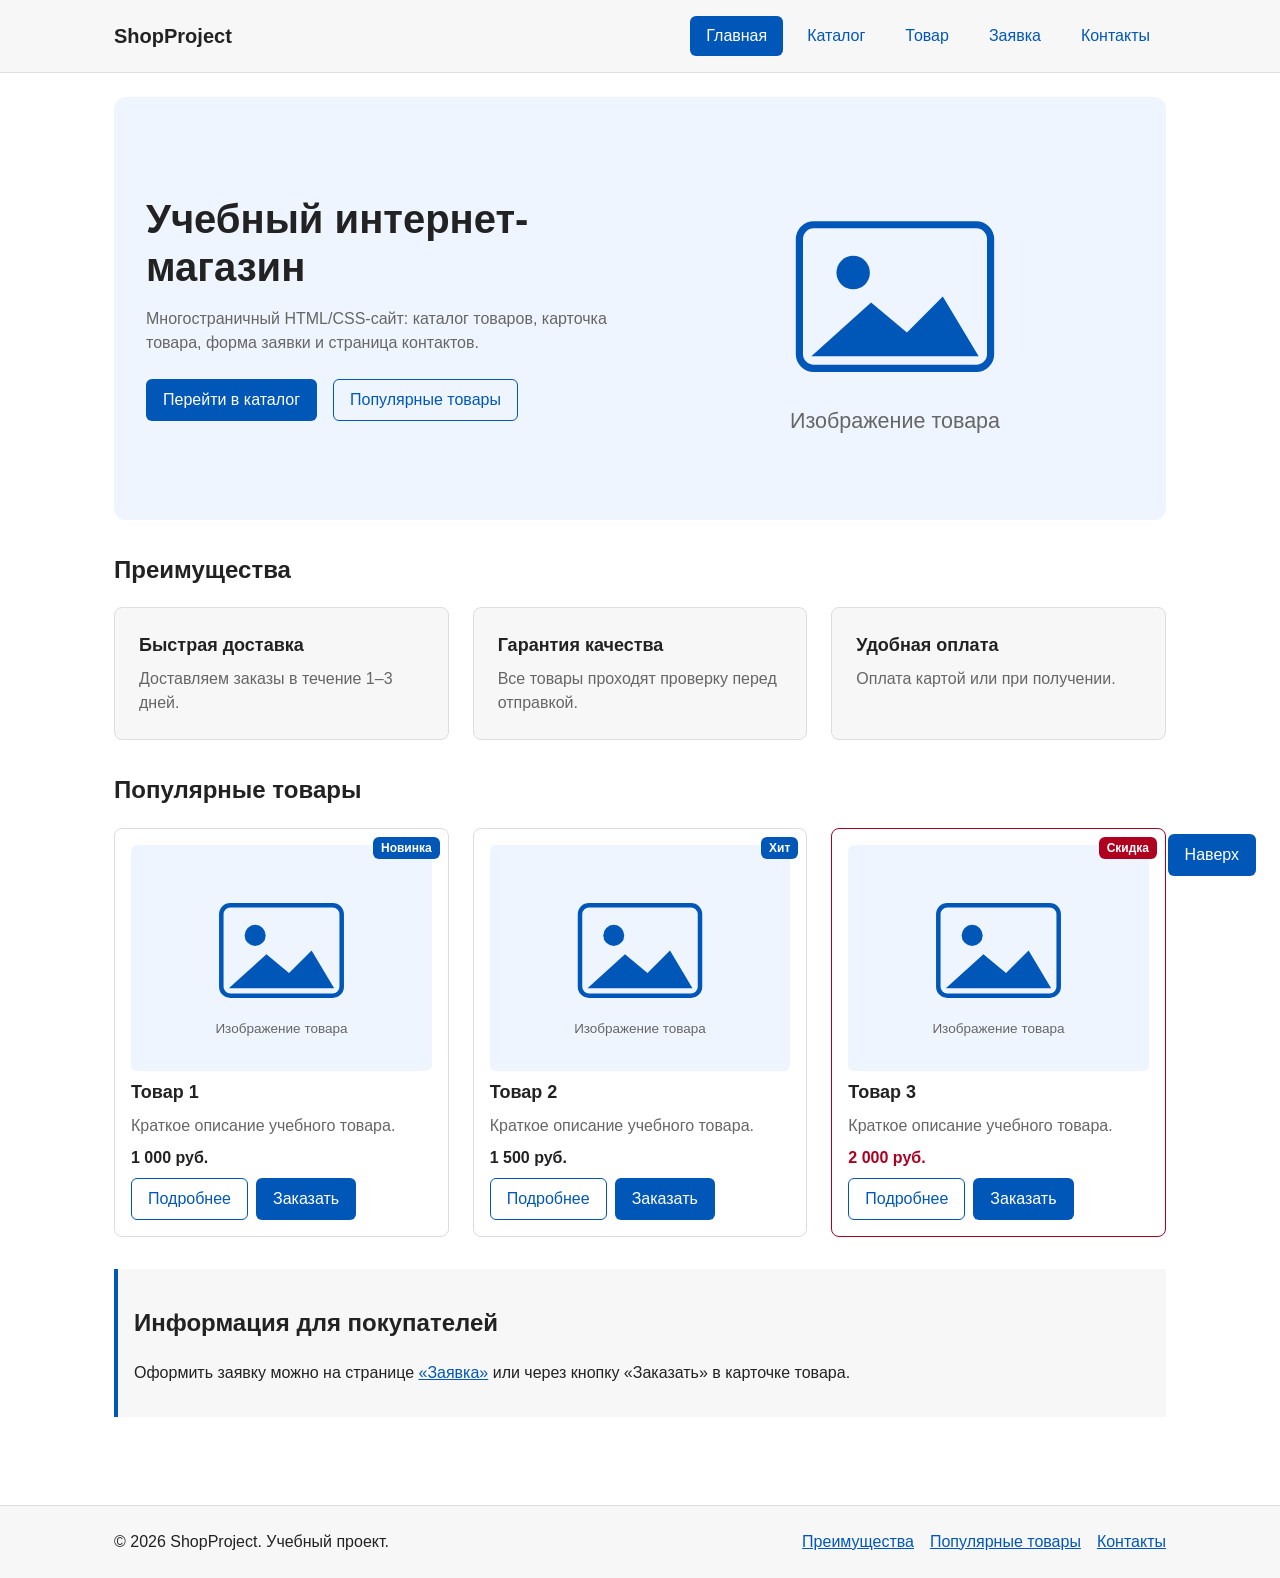
==== index.html @ 9f117d43 "Initial project from KR1" ====
<!DOCTYPE html>
<html lang="ru">
<head>
  <meta charset="UTF-8">
  <meta name="viewport" content="width=device-width, initial-scale=1.0">
  <title>Главная — ShopProject</title>
  <meta name="description" content="Учебный интернет-магазин: главная страница, преимущества и популярные товары.">
  <link rel="stylesheet" href="css/style.css">
  <script src="js/main.js" defer></script>
</head>
<body>
  <header class="site-header">
    <div class="site-header__inner">
      <a class="site-header__logo" href="index.html">ShopProject</a>

      <nav class="site-nav" aria-label="Основная навигация">
        <ul class="site-nav__list">
          <li class="site-nav__item">
            <a class="site-nav__link site-nav__link--active" href="index.html">Главная</a>
          </li>
          <li class="site-nav__item">
            <a class="site-nav__link" href="catalog.html">Каталог</a>
          </li>
          <li class="site-nav__item">
            <a class="site-nav__link" href="product.html">Товар</a>
          </li>
          <li class="site-nav__item">
            <a class="site-nav__link" href="order.html">Заявка</a>
          </li>
          <li class="site-nav__item">
            <a class="site-nav__link" href="contacts.html">Контакты</a>
          </li>
        </ul>
      </nav>
    </div>
  </header>

  <main id="top">
    <section class="hero">
      <div class="hero__content">
        <h1 class="hero__title">Учебный интернет-магазин</h1>
        <p class="hero__text">
          Многостраничный HTML/CSS-сайт: каталог товаров, карточка товара,
          форма заявки и страница контактов.
        </p>
        <div class="hero__actions">
          <a class="button button--primary" href="catalog.html">Перейти в каталог</a>
          <a class="button button--secondary" href="#popular">Популярные товары</a>
        </div>
      </div>
      <img class="hero__image" src="images/product-placeholder.svg" alt="Витрина учебного интернет-магазина" width="400" height="300">
    </section>

    <section class="section" id="advantages">
      <h2 class="section__title">Преимущества</h2>

      <ul class="advantages">
        <li class="advantages__item">
          <h3 class="advantages__title">Быстрая доставка</h3>
          <p class="advantages__text">Доставляем заказы в течение 1–3 дней.</p>
        </li>
        <li class="advantages__item">
          <h3 class="advantages__title">Гарантия качества</h3>
          <p class="advantages__text">Все товары проходят проверку перед отправкой.</p>
        </li>
        <li class="advantages__item">
          <h3 class="advantages__title">Удобная оплата</h3>
          <p class="advantages__text">Оплата картой или при получении.</p>
        </li>
      </ul>
    </section>

    <section class="section" id="popular">
      <h2 class="section__title">Популярные товары</h2>

      <div class="products-grid">
        <article class="product-card">
          <span class="product-card__badge">Новинка</span>
          <img class="product-card__image" src="images/product-placeholder.svg" alt="Учебный товар 1" width="400" height="300">
          <h3 class="product-card__title">Товар 1</h3>
          <p class="product-card__description">Краткое описание учебного товара.</p>
          <p class="product-card__price">1 000 руб.</p>
          <div class="product-card__actions">
            <a class="button button--secondary" href="product.html">Подробнее</a>
            <button class="button button--primary product-card__button" type="button" data-product="Товар 1">
              Заказать
            </button>
          </div>
        </article>

        <article class="product-card">
          <span class="product-card__badge">Хит</span>
          <img class="product-card__image" src="images/product-placeholder.svg" alt="Учебный товар 2" width="400" height="300">
          <h3 class="product-card__title">Товар 2</h3>
          <p class="product-card__description">Краткое описание учебного товара.</p>
          <p class="product-card__price">1 500 руб.</p>
          <div class="product-card__actions">
            <a class="button button--secondary" href="product.html">Подробнее</a>
            <button class="button button--primary product-card__button" type="button" data-product="Товар 2">
              Заказать
            </button>
          </div>
        </article>

        <article class="product-card product-card--discount">
          <span class="product-card__badge">Скидка</span>
          <img class="product-card__image" src="images/product-placeholder.svg" alt="Учебный товар 3" width="400" height="300">
          <h3 class="product-card__title">Товар 3</h3>
          <p class="product-card__description">Краткое описание учебного товара.</p>
          <p class="product-card__price">2 000 руб.</p>
          <div class="product-card__actions">
            <a class="button button--secondary" href="product.html">Подробнее</a>
            <button class="button button--primary product-card__button" type="button" data-product="Товар 3">
              Заказать
            </button>
          </div>
        </article>
      </div>
    </section>

    <aside class="aside-info">
      <h2>Информация для покупателей</h2>
      <p>
        Оформить заявку можно на странице <a href="order.html">«Заявка»</a>
        или через кнопку «Заказать» в карточке товара.
      </p>
    </aside>
  </main>

  <footer class="site-footer" id="contacts">
    <div class="site-footer__inner">
      <p class="site-footer__text">&copy; 2026 ShopProject. Учебный проект.</p>
      <nav class="site-footer__links" aria-label="Ссылки в подвале">
        <a href="index.html#advantages">Преимущества</a>
        <a href="index.html#popular">Популярные товары</a>
        <a href="contacts.html">Контакты</a>
      </nav>
    </div>
  </footer>

  <a class="button button--primary back-to-top" href="#top">Наверх</a>

  <dialog class="order-dialog" id="order-dialog" aria-labelledby="order-dialog-title">
    <h2 class="order-dialog__title" id="order-dialog-title">Быстрая заявка</h2>

    <form class="order-form" action="#" method="post">
      <input type="hidden" id="dialog-product" name="product">

      <div class="order-form__field">
        <label class="order-form__label" for="dialog-name">Имя</label>
        <input class="order-form__input" id="dialog-name" name="name" type="text" required>
      </div>

      <div class="order-form__field">
        <label class="order-form__label" for="dialog-email">E-mail</label>
        <input class="order-form__input" id="dialog-email" name="email" type="email" required>
      </div>

      <div class="order-form__actions">
        <button class="button button--primary" type="submit">Отправить заявку</button>
        <button class="button button--secondary" type="button" id="close-order-dialog">Закрыть</button>
      </div>
    </form>
  </dialog>
</body>
</html>
---- css/style.css ----
/* ===============================
   1. Переменные проекта
   =============================== */

:root {
  /* Цвета */
  --color-bg: #ffffff;
  --color-text: #222222;
  --color-muted: #666666;
  --color-primary: #0057b8;
  --color-primary-dark: #003f86;
  --color-border: #dddddd;
  --color-surface: #f7f7f7;
  --color-surface-accent: #eef5ff;
  --color-danger: #b00020;
  --color-success: #168a2f;
  --color-white: #ffffff;

  /* Отступы */
  --space-xs: 4px;
  --space-sm: 8px;
  --space-md: 16px;
  --space-lg: 24px;
  --space-xl: 32px;

  /* Скругления */
  --radius-sm: 6px;
  --radius-md: 8px;
  --radius-lg: 12px;

  /* Размеры */
  --container-width: 1100px;
}

/* ===============================
   2. Базовые стили
   =============================== */

* {
  box-sizing: border-box;
}

html {
  scroll-behavior: smooth;
}

body {
  margin: 0;
  font-family: Arial, sans-serif;
  line-height: 1.5;
  color: var(--color-text);
  background-color: var(--color-bg);
}

a {
  color: var(--color-primary);
}

a:hover {
  color: var(--color-primary-dark);
}

a:focus-visible {
  outline: 2px solid var(--color-primary);
  outline-offset: 3px;
}

main {
  max-width: var(--container-width);
  margin: 0 auto;
  padding: var(--space-lg);
}

:target {
  outline: 2px dashed var(--color-primary);
  outline-offset: 4px;
}

/* ===============================
   3. Шапка и навигация
   =============================== */

.site-header {
  position: sticky;
  top: 0;
  z-index: 100;
  background-color: var(--color-surface);
  border-bottom: 1px solid var(--color-border);
}

.site-header__inner {
  display: flex;
  justify-content: space-between;
  align-items: center;
  max-width: var(--container-width);
  margin: 0 auto;
  padding: var(--space-md) var(--space-lg);
}

.site-header__logo {
  font-size: 20px;
  font-weight: 700;
  color: var(--color-text);
  text-decoration: none;
}

.site-nav__list {
  display: flex;
  align-items: center;
  gap: var(--space-sm);
  margin: 0;
  padding: 0;
  list-style: none;
}

.site-nav__link {
  display: inline-block;
  padding: var(--space-sm) var(--space-md);
  color: var(--color-primary);
  text-decoration: none;
  border-radius: var(--radius-sm);
}

.site-nav__link:hover {
  color: var(--color-white);
  background-color: var(--color-primary);
}

.site-nav__link:focus-visible {
  outline: 2px solid var(--color-primary);
  outline-offset: 3px;
}

.site-nav__link--active {
  color: var(--color-white);
  background-color: var(--color-primary);
}

/* ===============================
   4. Хлебные крошки
   =============================== */

.breadcrumbs {
  margin-bottom: var(--space-md);
  font-size: 14px;
  color: var(--color-muted);
}

.breadcrumbs__link {
  color: var(--color-primary);
}

/* Разделитель «/» перед каждым пунктом, кроме первого.
   inline-block — чтобы подчёркивание ссылки не распространялось на «/». */
.breadcrumbs > * + *::before {
  content: "/";
  display: inline-block;
  margin: 0 6px;
  color: var(--color-muted);
}

/* ===============================
   5. Главная страница
   =============================== */

.hero {
  display: grid;
  grid-template-columns: 1fr 1fr;
  align-items: center;
  gap: var(--space-xl);
  margin-bottom: var(--space-xl);
  padding: var(--space-xl);
  background-color: var(--color-surface-accent);
  border-radius: var(--radius-lg);
}

.hero__title {
  margin: 0 0 var(--space-md);
  font-size: 40px;
  line-height: 1.2;
}

.hero__text {
  margin: 0 0 var(--space-lg);
  color: var(--color-muted);
}

.hero__actions {
  display: flex;
  gap: var(--space-md);
}

.hero__image {
  display: block;
  width: 100%;
  height: auto;
  border-radius: var(--radius-md);
}

.section {
  margin-bottom: var(--space-xl);
}

.section__title {
  margin-top: 0;
}

.advantages {
  display: grid;
  grid-template-columns: repeat(3, 1fr);
  gap: var(--space-lg);
  margin: 0;
  padding: 0;
  list-style: none;
}

.advantages__item {
  padding: var(--space-lg);
  border: 1px solid var(--color-border);
  border-radius: var(--radius-md);
  background-color: var(--color-surface);
}

.advantages__title {
  margin: 0 0 var(--space-sm);
  font-size: 18px;
}

.advantages__text {
  margin: 0;
  color: var(--color-muted);
}

.aside-info {
  margin-bottom: var(--space-xl);
  padding: var(--space-md);
  border-left: 4px solid var(--color-primary);
  background-color: var(--color-surface);
}

/* ===============================
   6. Карточки товаров
   =============================== */

.products-grid {
  display: grid;
  grid-template-columns: repeat(3, 1fr);
  gap: var(--space-lg);
}

.product-card {
  position: relative;
  display: flex;
  flex-direction: column;
  gap: var(--space-sm);
  padding: var(--space-md);
  border: 1px solid var(--color-border);
  border-radius: var(--radius-md);
  background-color: var(--color-bg);
}

.product-card:hover {
  border-color: var(--color-primary);
}

.product-card--discount {
  border-color: var(--color-danger);
}

.product-card__badge {
  position: absolute;
  top: var(--space-sm);
  right: var(--space-sm);
  z-index: 1;
  padding: 2px var(--space-sm);
  font-size: 12px;
  font-weight: 700;
  color: var(--color-white);
  background-color: var(--color-primary);
  border-radius: var(--radius-sm);
}

.product-card--discount .product-card__badge {
  background-color: var(--color-danger);
}

.product-card__image {
  display: block;
  width: 100%;
  height: auto;
  border-radius: var(--radius-sm);
}

.product-card__title {
  margin: 0;
  font-size: 18px;
}

.product-card__description {
  margin: 0;
  color: var(--color-muted);
}

.product-card__price {
  margin: 0;
  font-weight: 700;
}

.product-card--discount .product-card__price {
  color: var(--color-danger);
}

.product-card__actions {
  display: flex;
  gap: var(--space-sm);
  margin-top: auto;
}

/* ===============================
   7. Кнопки
   =============================== */

.button {
  display: inline-block;
  padding: var(--space-sm) var(--space-md);
  border: 1px solid transparent;
  border-radius: var(--radius-sm);
  font: inherit;
  text-decoration: none;
  cursor: pointer;
}

.button--primary {
  color: var(--color-white);
  background-color: var(--color-primary);
}

.button--primary:hover {
  color: var(--color-white);
  background-color: var(--color-primary-dark);
}

.button--secondary {
  color: var(--color-primary);
  background-color: transparent;
  border-color: var(--color-primary);
}

.button--secondary:hover {
  color: var(--color-white);
  background-color: var(--color-primary);
}

.button:focus-visible {
  outline: 2px solid var(--color-primary);
  outline-offset: 3px;
}

.button:disabled,
.button--disabled {
  opacity: 0.6;
  cursor: not-allowed;
}

/* ===============================
   8. Каталог
   =============================== */

.catalog-layout {
  display: grid;
  grid-template-columns: 260px 1fr;
  gap: var(--space-lg);
  align-items: start;
}

.catalog-filters {
  position: sticky;
  top: 100px;
  padding: var(--space-md);
  border: 1px solid var(--color-border);
  border-radius: var(--radius-md);
  background-color: var(--color-surface);
}

.catalog-filters__title {
  margin-top: 0;
}

.filters-form {
  display: grid;
  gap: var(--space-md);
}

.filters-form__group {
  margin: 0;
  padding: var(--space-md);
  border: 1px solid var(--color-border);
  border-radius: var(--radius-sm);
}

.filters-form__legend {
  font-weight: 700;
}

.filters-form__option {
  display: block;
  margin-bottom: var(--space-xs);
}

.filters-form__label {
  display: block;
  margin-top: var(--space-sm);
}

.filters-form__input {
  width: 100%;
  padding: 8px 10px;
  border: 1px solid var(--color-border);
  border-radius: var(--radius-sm);
  font: inherit;
}

/* ===============================
   9. Страница товара
   =============================== */

.product {
  display: grid;
  grid-template-columns: 1fr 1fr;
  gap: var(--space-xl);
  margin-bottom: var(--space-xl);
}

.product__image {
  display: block;
  width: 100%;
  height: auto;
  border: 1px solid var(--color-border);
  border-radius: var(--radius-md);
}

.product__title {
  margin-top: 0;
}

.product__description {
  color: var(--color-muted);
}

.product__price {
  font-size: 28px;
  font-weight: 700;
}

.product__actions {
  display: flex;
  gap: var(--space-md);
}

.product-table {
  width: 100%;
  border-collapse: collapse;
}

.product-table__caption {
  margin-bottom: var(--space-sm);
  font-weight: 700;
  text-align: left;
}

.product-table th,
.product-table td {
  padding: 12px;
  border: 1px solid var(--color-border);
  text-align: left;
}

.product-table thead th {
  color: var(--color-white);
  background-color: var(--color-primary);
}

.product-table tbody tr:nth-child(even) {
  background-color: var(--color-surface);
}

/* ===============================
   10. Формы
   =============================== */

.order-form {
  display: grid;
  grid-template-columns: 1fr 1fr;
  gap: var(--space-md);
  padding: var(--space-lg);
  border: 1px solid var(--color-border);
  border-radius: var(--radius-md);
  background-color: var(--color-surface);
}

.order-form__field {
  display: grid;
  gap: var(--space-xs);
}

.order-form__field--wide {
  grid-column: 1 / -1;
}

.order-form__label {
  font-weight: 700;
}

.order-form__input,
.order-form__select,
.order-form__textarea {
  width: 100%;
  padding: 10px 12px;
  border: 1px solid var(--color-border);
  border-radius: var(--radius-sm);
  font: inherit;
  background-color: var(--color-white);
}

.order-form__textarea {
  min-height: 120px;
  resize: vertical;
}

.order-form__input:hover,
.order-form__select:hover,
.order-form__textarea:hover {
  border-color: var(--color-primary);
}

.order-form__input:focus-visible,
.order-form__select:focus-visible,
.order-form__textarea:focus-visible,
.order-form__checkbox:focus-visible {
  outline: 2px solid var(--color-primary);
  outline-offset: 3px;
}

.order-form__check {
  display: flex;
  align-items: center;
  gap: var(--space-sm);
}

.order-form__note {
  margin: 0;
  font-size: 14px;
  color: var(--color-muted);
}

.order-form__actions {
  display: flex;
  gap: var(--space-md);
}

/* ===============================
   11. Контакты
   =============================== */

.contacts {
  display: grid;
  grid-template-columns: 1fr 1fr;
  gap: var(--space-xl);
  align-items: start;
}

.contacts__list {
  margin: 0;
  padding: var(--space-lg);
  list-style: none;
  border: 1px solid var(--color-border);
  border-radius: var(--radius-md);
}

.contacts__item {
  padding: var(--space-sm) 0;
  border-bottom: 1px solid var(--color-border);
}

.contacts__item:last-child {
  border-bottom: none;
}

/* ===============================
   12. Модальное окно
   =============================== */

.order-dialog {
  width: 560px;
  padding: var(--space-lg);
  border: none;
  border-radius: var(--radius-lg);
}

.order-dialog::backdrop {
  background-color: rgba(0, 0, 0, 0.5);
}

.order-dialog__title {
  margin-top: 0;
}

.order-dialog .order-form {
  grid-template-columns: 1fr;
  padding: 0;
  border: none;
  background-color: transparent;
}

/* ===============================
   13. Подвал и кнопка «Наверх»
   =============================== */

.site-footer {
  margin-top: var(--space-xl);
  background-color: var(--color-surface);
  border-top: 1px solid var(--color-border);
}

.site-footer__inner {
  display: flex;
  justify-content: space-between;
  align-items: center;
  max-width: var(--container-width);
  margin: 0 auto;
  padding: var(--space-lg);
}

.site-footer__text {
  margin: 0;
}

.site-footer__links {
  display: flex;
  gap: var(--space-md);
}

.back-to-top {
  position: fixed;
  right: var(--space-lg);
  bottom: var(--space-lg);
  z-index: 90;
}
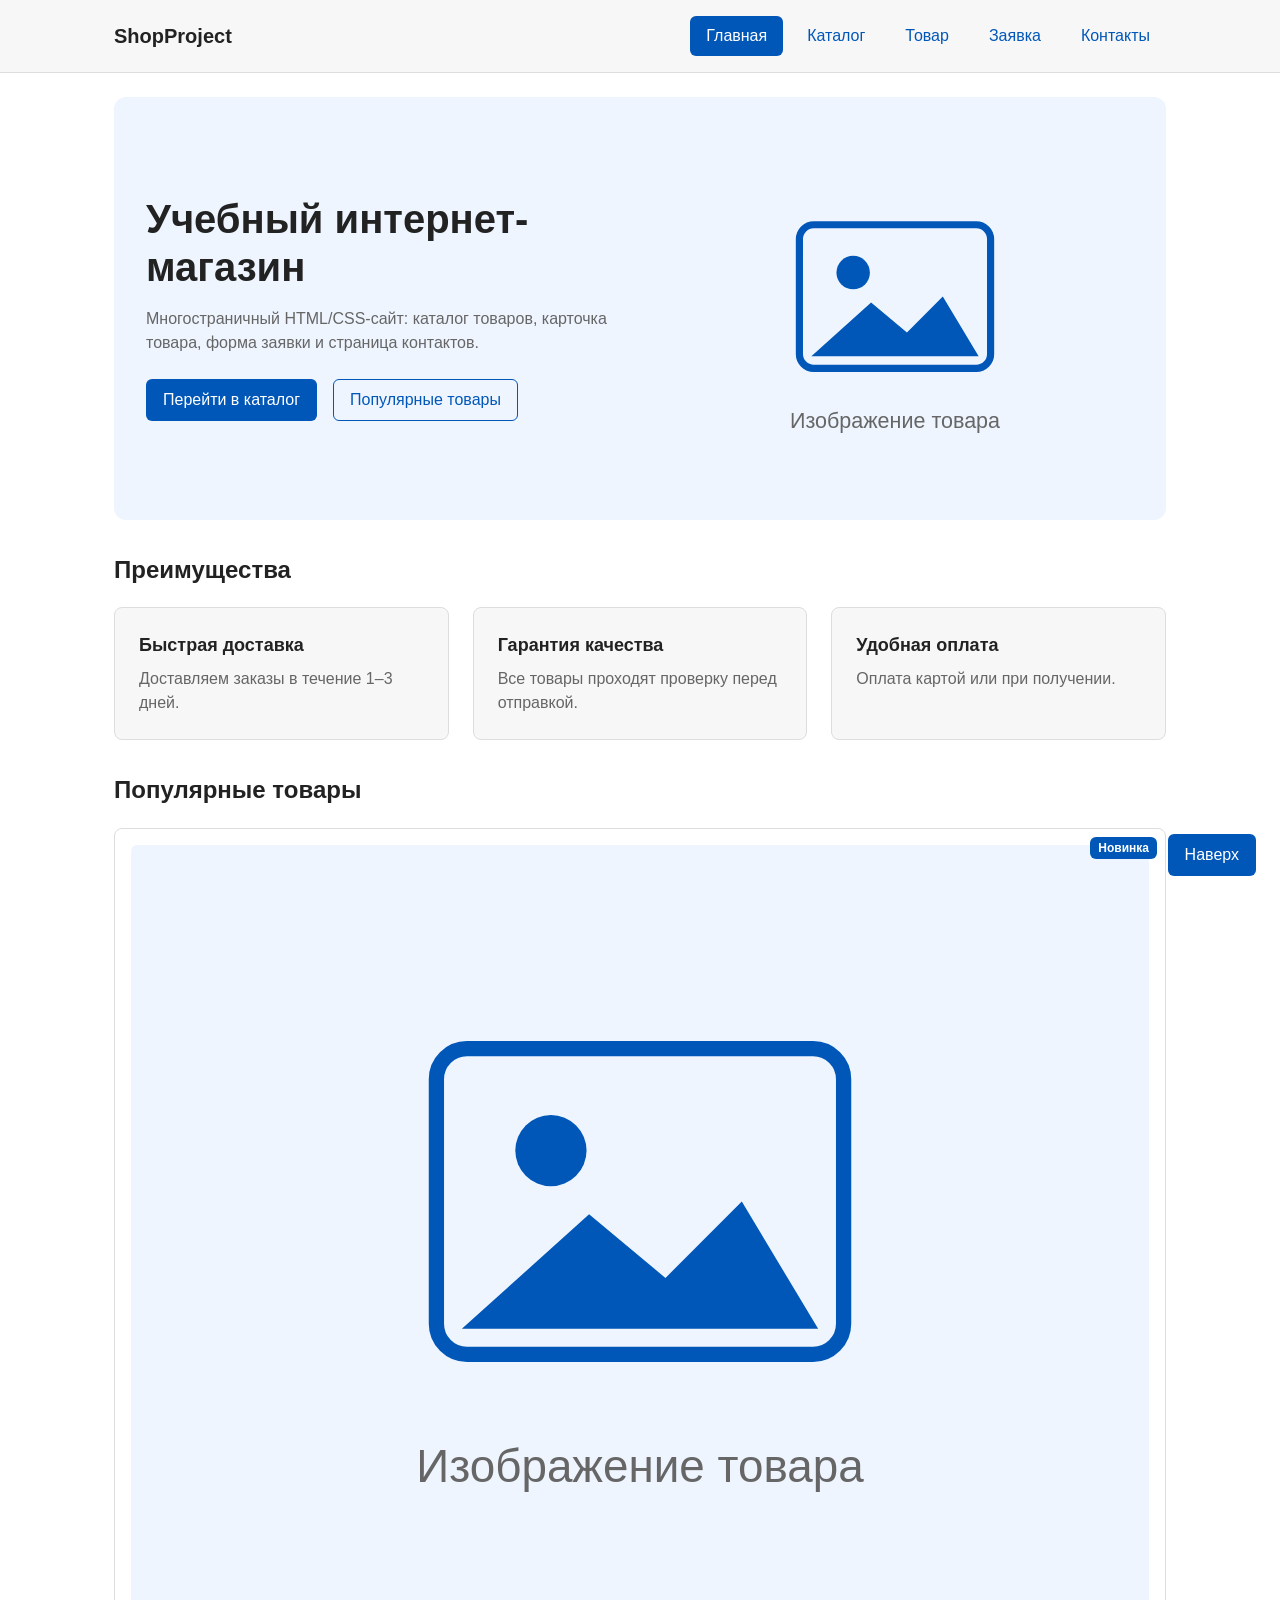
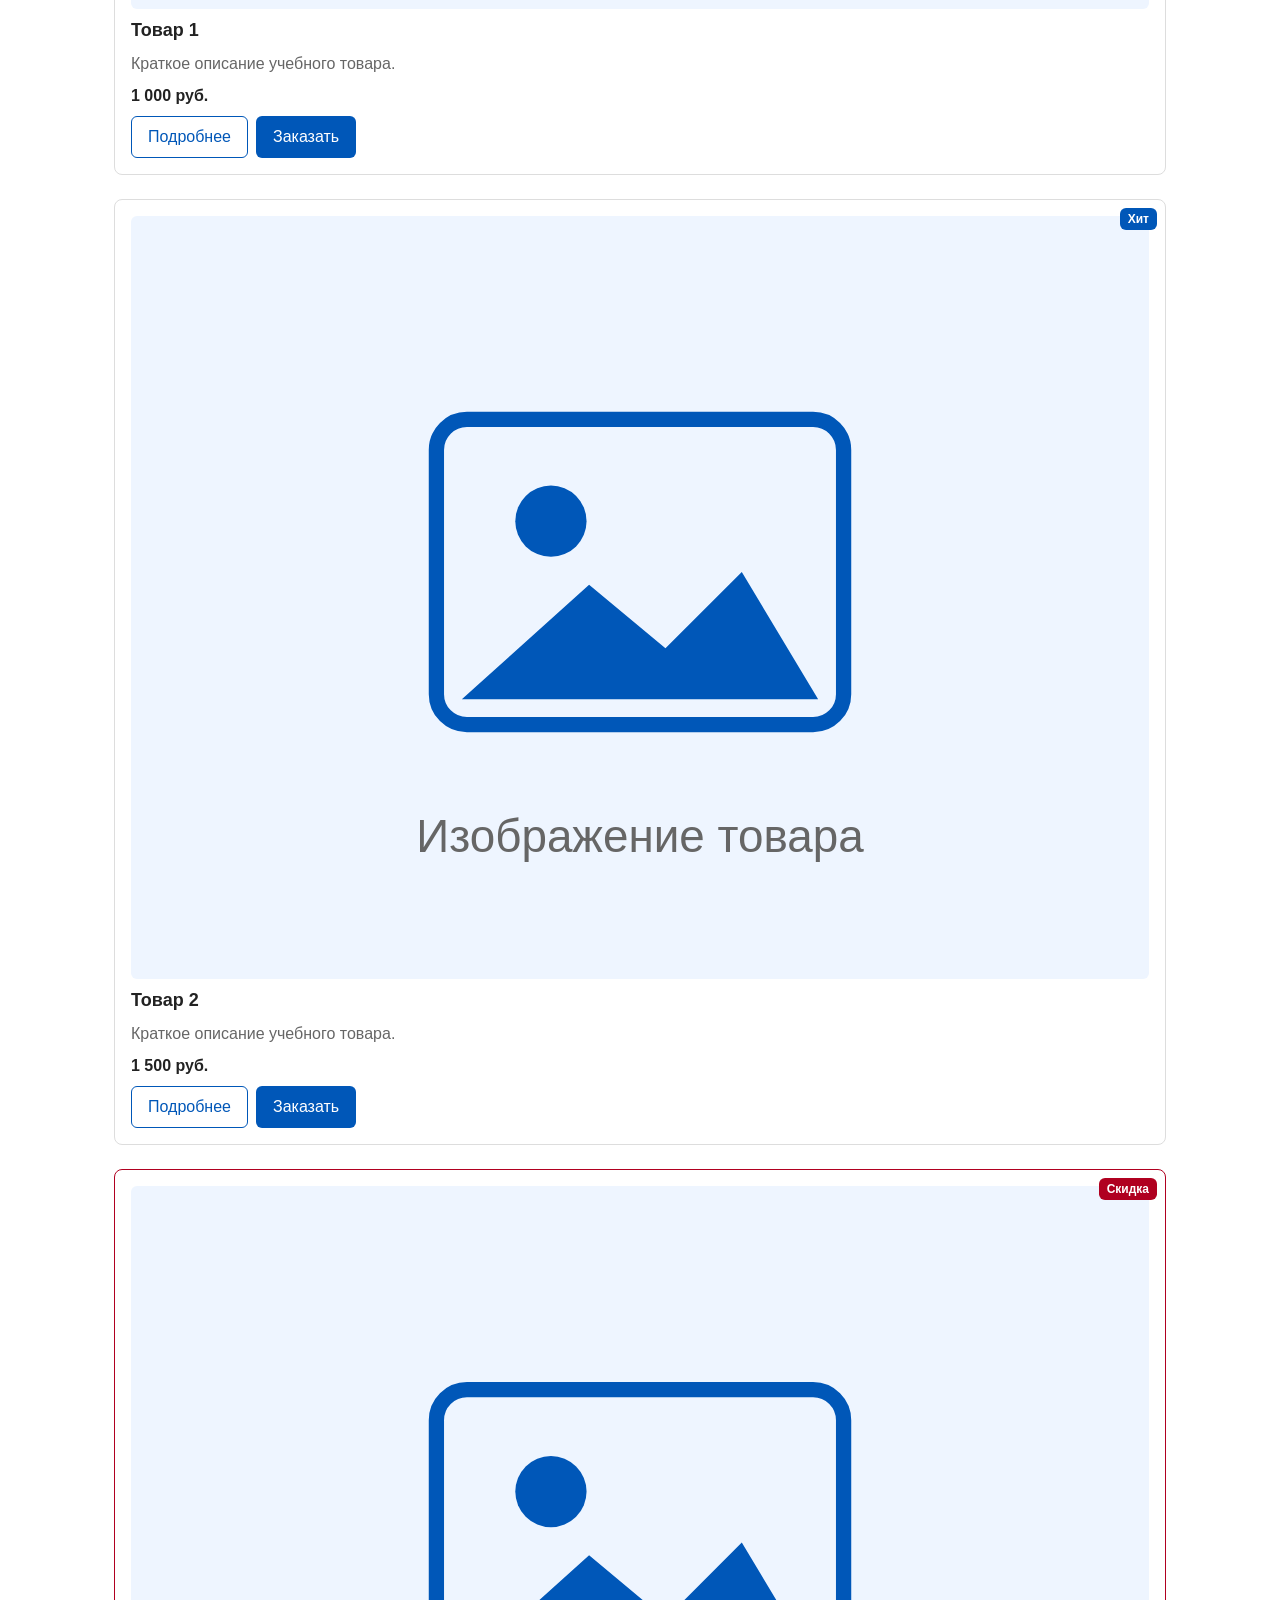
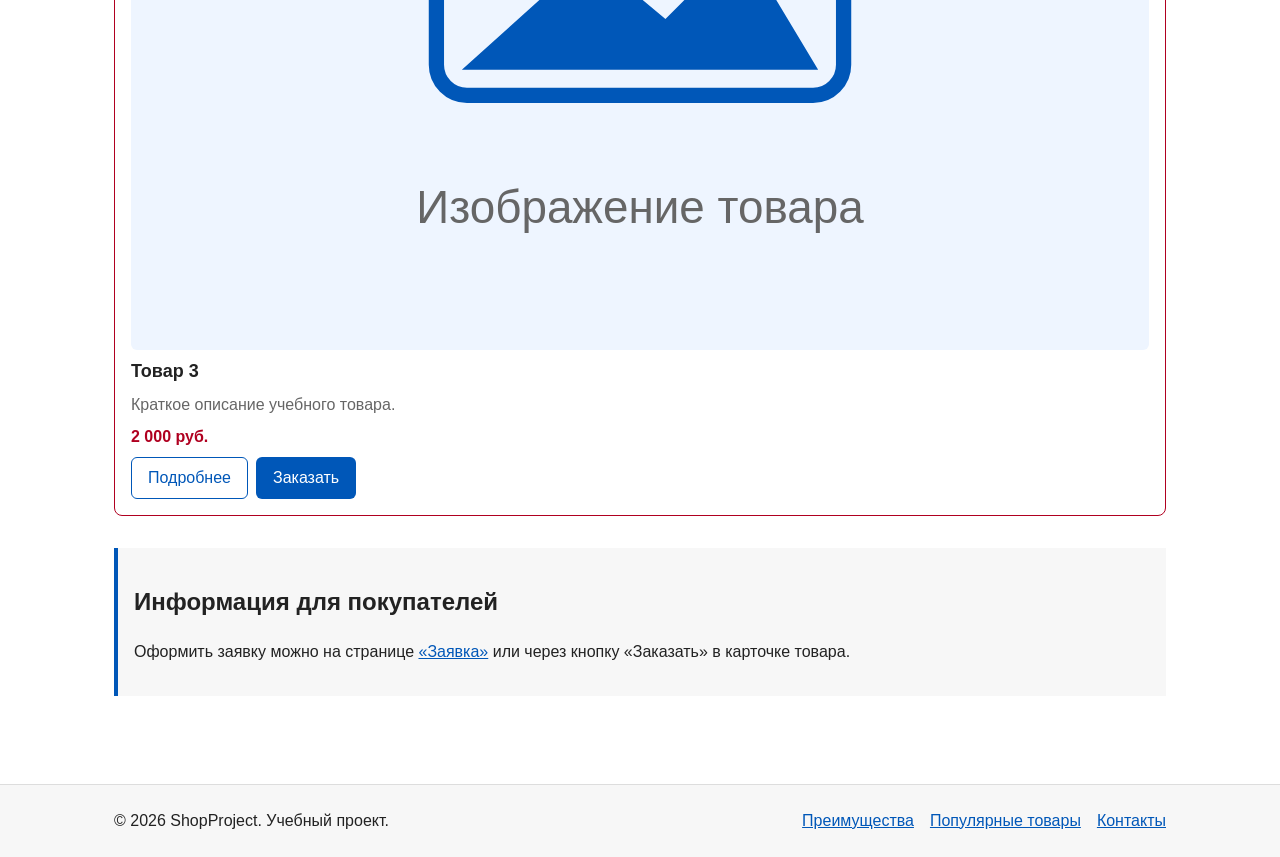
==== commit 278080b3: "Add responsive.css and container paddings" ====
--- a/index.html
+++ b/index.html
@@ -6,6 +6,7 @@
   <title>Главная — ShopProject</title>
   <meta name="description" content="Учебный интернет-магазин: главная страница, преимущества и популярные товары.">
   <link rel="stylesheet" href="css/style.css">
+  <link rel="stylesheet" href="css/responsive.css">
   <script src="js/main.js" defer></script>
 </head>
 <body>
--- a/css/style.css
+++ b/css/style.css
@@ -244,7 +244,6 @@
 
 .products-grid {
   display: grid;
-  grid-template-columns: repeat(3, 1fr);
   gap: var(--space-lg);
 }
 
@@ -368,7 +367,6 @@
 
 .catalog-layout {
   display: grid;
-  grid-template-columns: 260px 1fr;
   gap: var(--space-lg);
   align-items: start;
 }
--- a/css/responsive.css
+++ b/css/responsive.css
@@ -0,0 +1,27 @@
+*,
+*::before,
+*::after {
+    box-sizing: border-box;
+}
+
+img,
+video {
+    max-width: 100%;
+    height: auto;
+}
+
+main,
+.site-header__inner,
+.site-footer__inner {
+    padding-left: 16px;
+    padding-right: 16px;
+}
+
+@media (min-width: 768px) {
+    main,
+    .site-header__inner,
+    .site-footer__inner {
+        padding-left: 24px;
+        padding-right: 24px;
+    }
+}
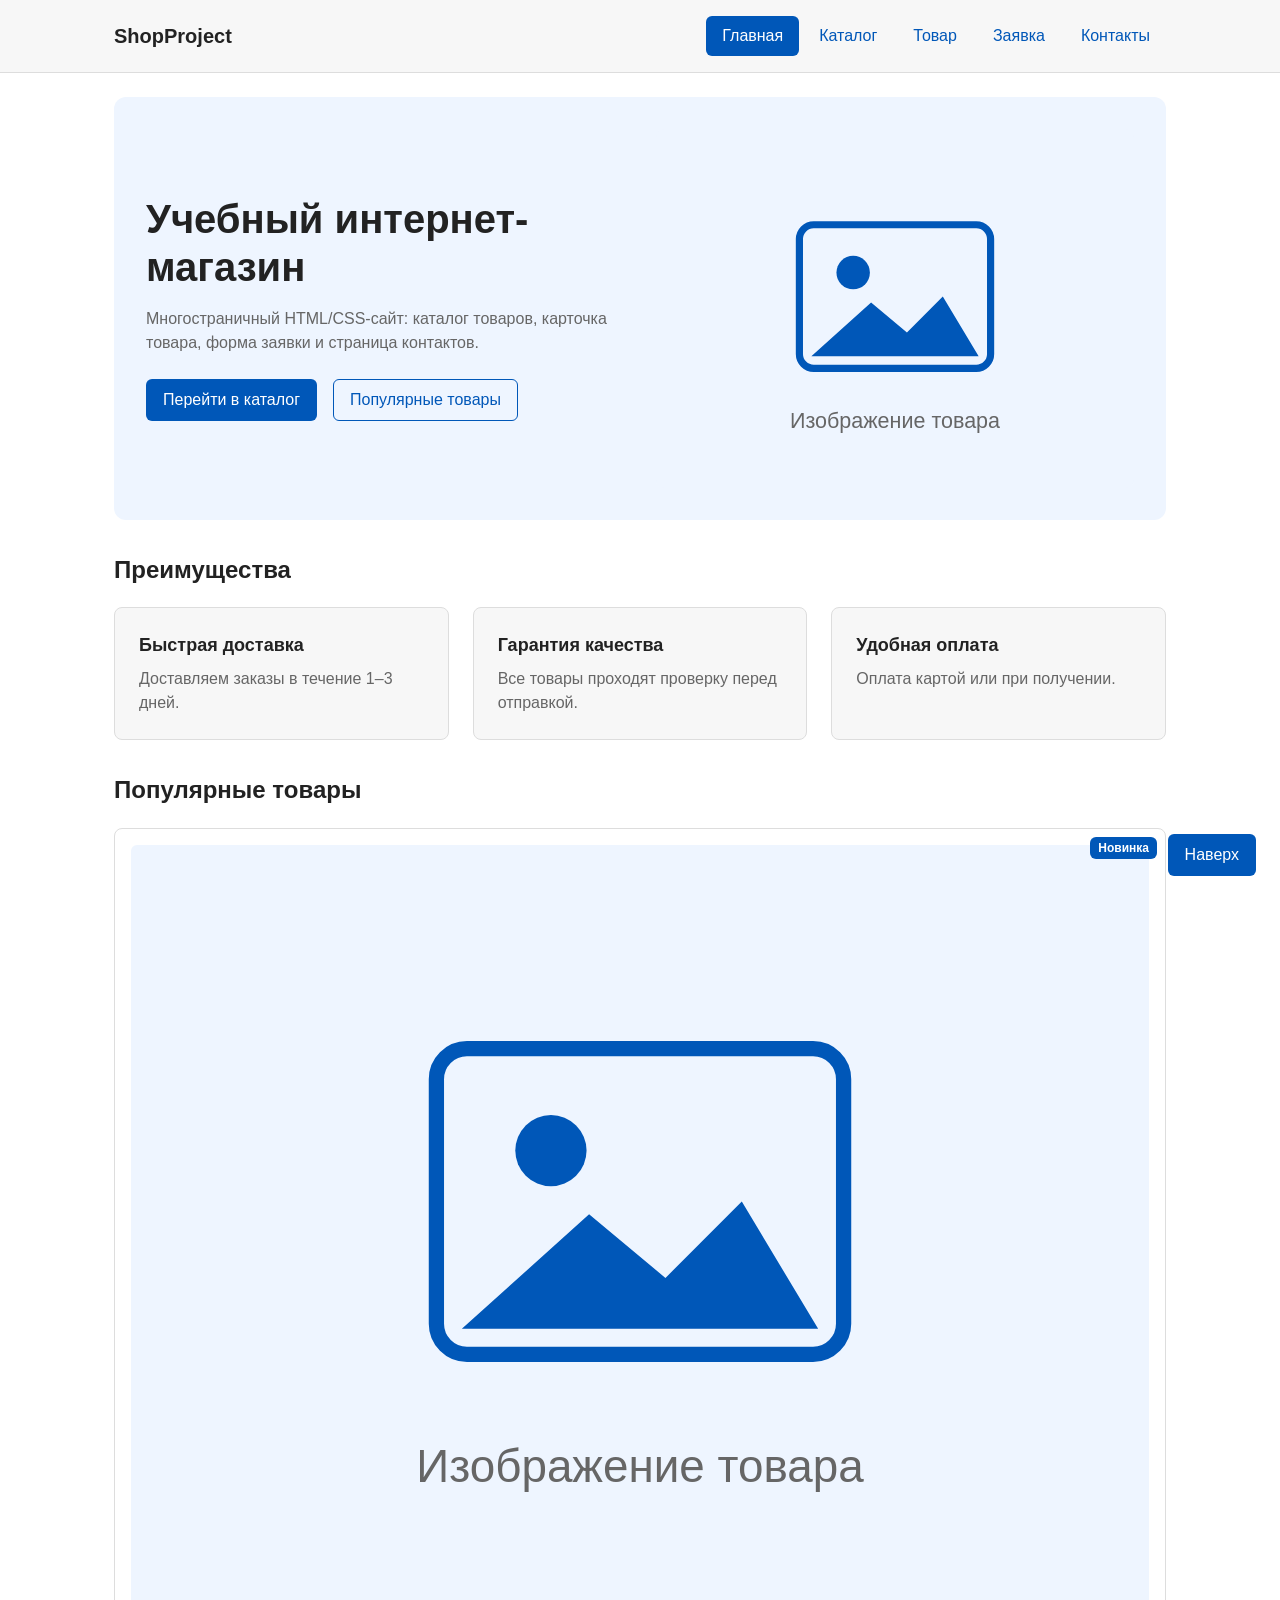
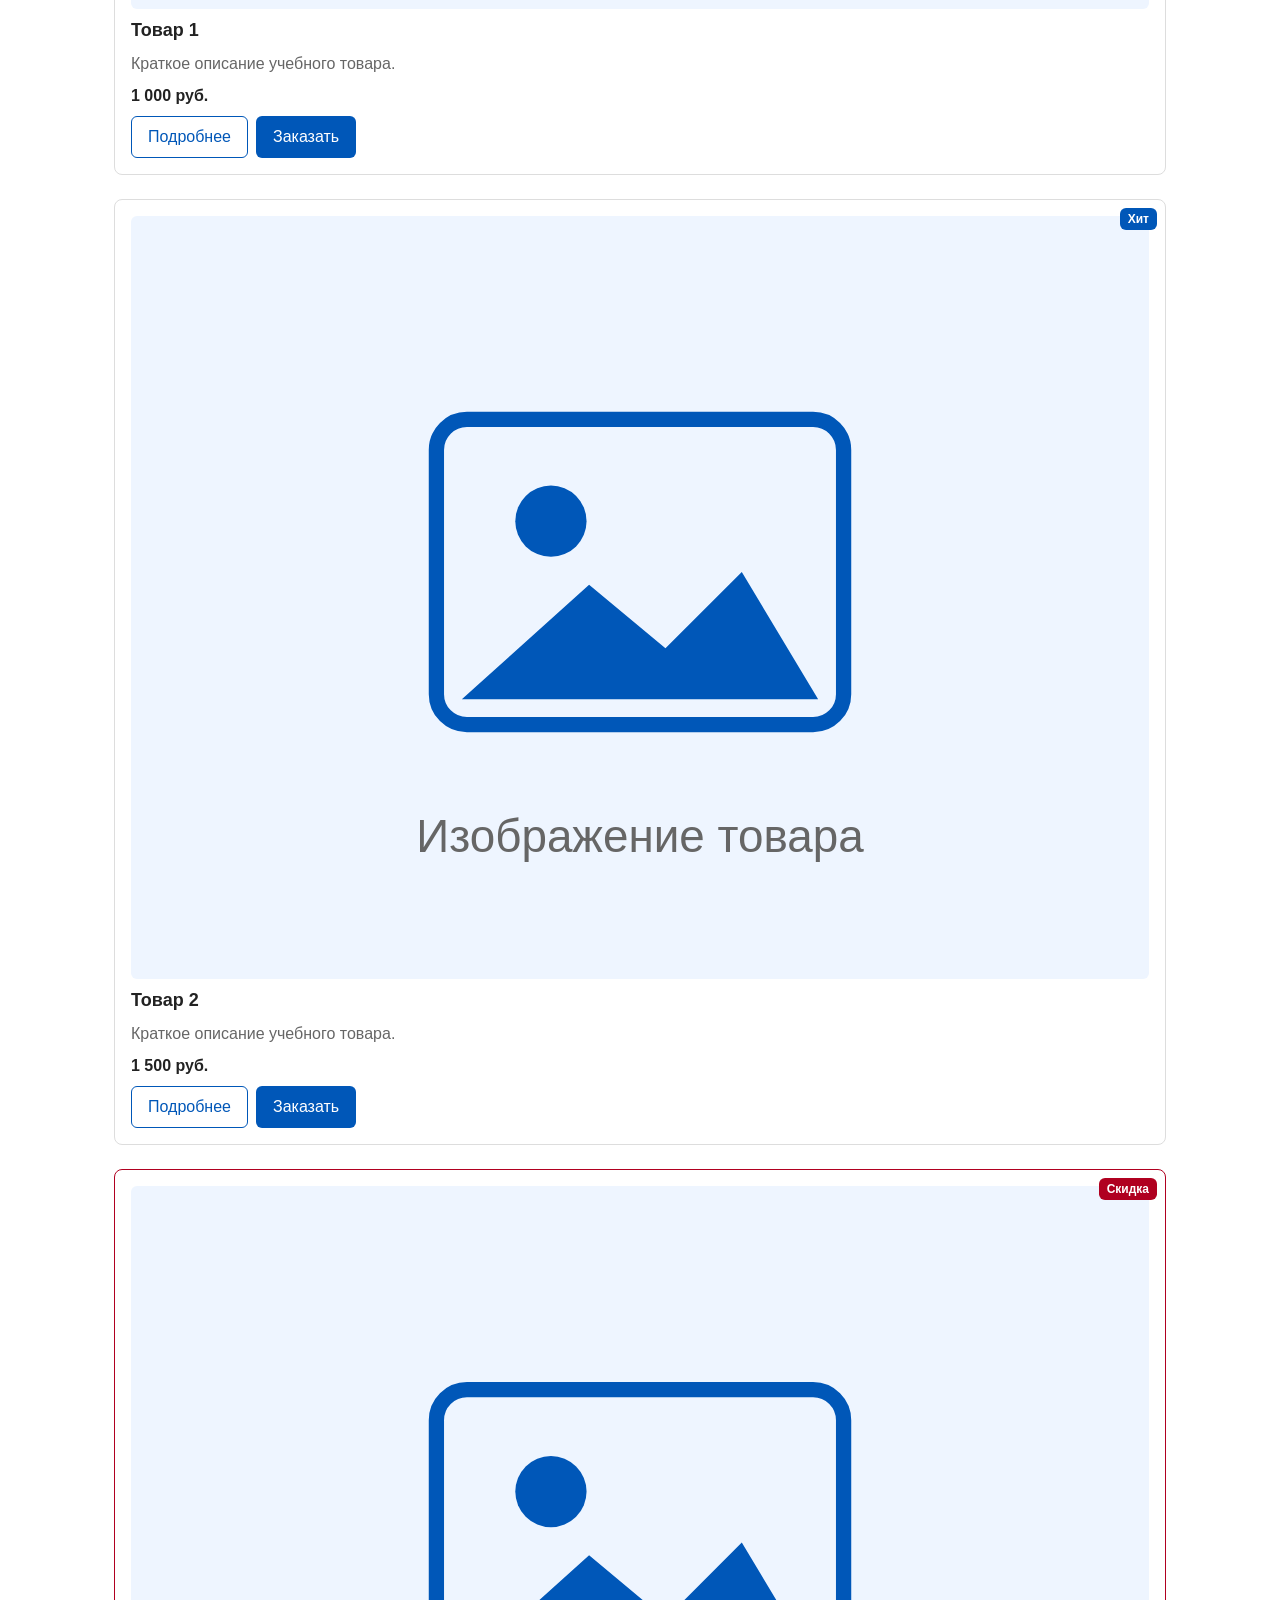
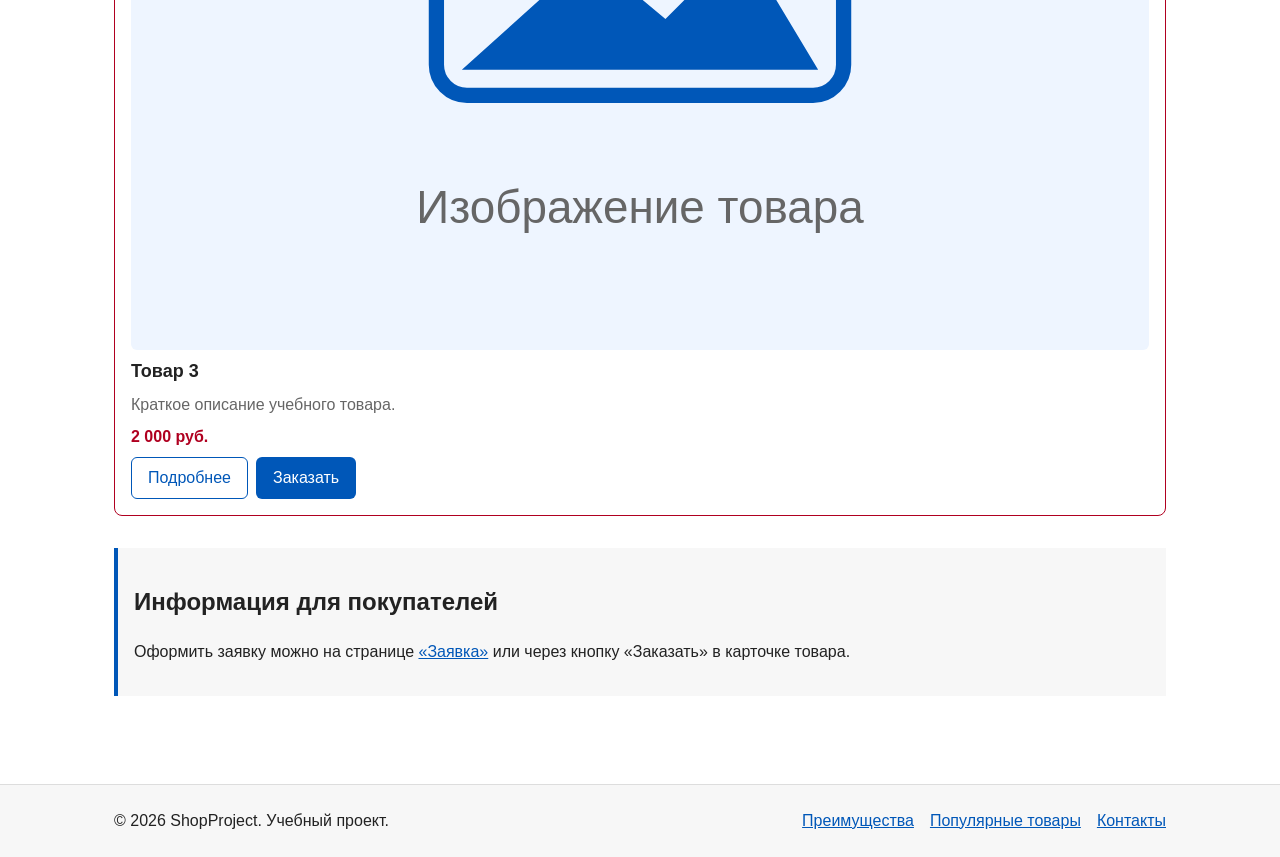
==== commit 57a092c0: "Add burger menu" ====
--- a/index.html
+++ b/index.html
@@ -1,5 +1,6 @@
 <!DOCTYPE html>
 <html lang="ru">
+
 <head>
   <meta charset="UTF-8">
   <meta name="viewport" content="width=device-width, initial-scale=1.0">
@@ -9,13 +10,21 @@
   <link rel="stylesheet" href="css/responsive.css">
   <script src="js/main.js" defer></script>
 </head>
+
 <body>
   <header class="site-header">
     <div class="site-header__inner">
       <a class="site-header__logo" href="index.html">ShopProject</a>
 
+      <button class="nav-toggle" type="button" aria-expanded="false" aria-controls="site-nav-list"
+        aria-label="Открыть меню">
+        <span class="nav-toggle__line" aria-hidden="true"></span>
+        <span class="nav-toggle__line" aria-hidden="true"></span>
+        <span class="nav-toggle__line" aria-hidden="true"></span>
+      </button>
+
       <nav class="site-nav" aria-label="Основная навигация">
-        <ul class="site-nav__list">
+        <ul class="site-nav__list" id="site-nav-list">
           <li class="site-nav__item">
             <a class="site-nav__link site-nav__link--active" href="index.html">Главная</a>
           </li>
@@ -49,7 +58,8 @@
           <a class="button button--secondary" href="#popular">Популярные товары</a>
         </div>
       </div>
-      <img class="hero__image" src="images/product-placeholder.svg" alt="Витрина учебного интернет-магазина" width="400" height="300">
+      <img class="hero__image" src="images/product-placeholder.svg" alt="Витрина учебного интернет-магазина" width="400"
+        height="300">
     </section>
 
     <section class="section" id="advantages">
@@ -77,7 +87,8 @@
       <div class="products-grid">
         <article class="product-card">
           <span class="product-card__badge">Новинка</span>
-          <img class="product-card__image" src="images/product-placeholder.svg" alt="Учебный товар 1" width="400" height="300">
+          <img class="product-card__image" src="images/product-placeholder.svg" alt="Учебный товар 1" width="400"
+            height="300">
           <h3 class="product-card__title">Товар 1</h3>
           <p class="product-card__description">Краткое описание учебного товара.</p>
           <p class="product-card__price">1 000 руб.</p>
@@ -91,7 +102,8 @@
 
         <article class="product-card">
           <span class="product-card__badge">Хит</span>
-          <img class="product-card__image" src="images/product-placeholder.svg" alt="Учебный товар 2" width="400" height="300">
+          <img class="product-card__image" src="images/product-placeholder.svg" alt="Учебный товар 2" width="400"
+            height="300">
           <h3 class="product-card__title">Товар 2</h3>
           <p class="product-card__description">Краткое описание учебного товара.</p>
           <p class="product-card__price">1 500 руб.</p>
@@ -105,7 +117,8 @@
 
         <article class="product-card product-card--discount">
           <span class="product-card__badge">Скидка</span>
-          <img class="product-card__image" src="images/product-placeholder.svg" alt="Учебный товар 3" width="400" height="300">
+          <img class="product-card__image" src="images/product-placeholder.svg" alt="Учебный товар 3" width="400"
+            height="300">
           <h3 class="product-card__title">Товар 3</h3>
           <p class="product-card__description">Краткое описание учебного товара.</p>
           <p class="product-card__price">2 000 руб.</p>
@@ -164,4 +177,5 @@
     </form>
   </dialog>
 </body>
-</html>
+
+</html>
--- a/css/responsive.css
+++ b/css/responsive.css
@@ -1,3 +1,4 @@
+/* Mobile First, min-width */
 *,
 *::before,
 *::after {
@@ -17,6 +18,69 @@
     padding-right: 16px;
 }
 
+/* Навигация: мобильная версия */
+.site-header__inner {
+    flex-direction: row;
+    flex-wrap: wrap;
+    justify-content: space-between;
+    align-items: center;
+    gap: 8px;
+}
+
+.site-nav {
+    flex-basis: 100%;
+}
+
+.site-nav__list {
+    display: none;
+    flex-direction: column;
+    align-items: stretch;
+    gap: 4px;
+}
+
+.site-nav__list.is-open {
+    display: flex;
+}
+
+.nav-toggle {
+    display: flex;
+    flex-direction: column;
+    justify-content: center;
+    gap: 5px;
+    width: 44px;
+    height: 44px;
+    padding: 10px;
+    border: 1px solid var(--color-border);
+    border-radius: var(--radius-sm);
+    background-color: transparent;
+    cursor: pointer;
+}
+
+.nav-toggle__line {
+    display: block;
+    height: 2px;
+    background-color: var(--color-text);
+    border-radius: 2px;
+    transition: transform 0.2s;
+}
+
+.nav-toggle:focus-visible {
+    outline: 2px solid var(--color-primary);
+    outline-offset: 3px;
+}
+
+.nav-toggle[aria-expanded="true"] .nav-toggle__line:nth-child(1) {
+    transform: translateY(7px) rotate(45deg);
+}
+
+.nav-toggle[aria-expanded="true"] .nav-toggle__line:nth-child(2) {
+    opacity: 0;
+}
+
+.nav-toggle[aria-expanded="true"] .nav-toggle__line:nth-child(3) {
+    transform: translateY(-7px) rotate(-45deg);
+}
+
 @media (min-width: 768px) {
     main,
     .site-header__inner,
@@ -24,4 +88,37 @@
         padding-left: 24px;
         padding-right: 24px;
     }
+
+    .site-header__inner {
+        flex-direction: row;
+        align-items: center;
+    }
+
+    .site-nav__list {
+        flex-direction: row;
+        flex-wrap: wrap;
+        align-items: center;
+    }
+
+    .site-nav__link {
+        display: inline-block;
+        padding: 8px 16px;
+    }
+
+    .site-header {
+        position: sticky;
+        top: 0;
+    }
+
+        .nav-toggle {
+        display: none;
+    }
+
+    .site-nav {
+        flex-basis: auto;
+    }
+
+    .site-nav__list {
+        display: flex;
+    }
 }
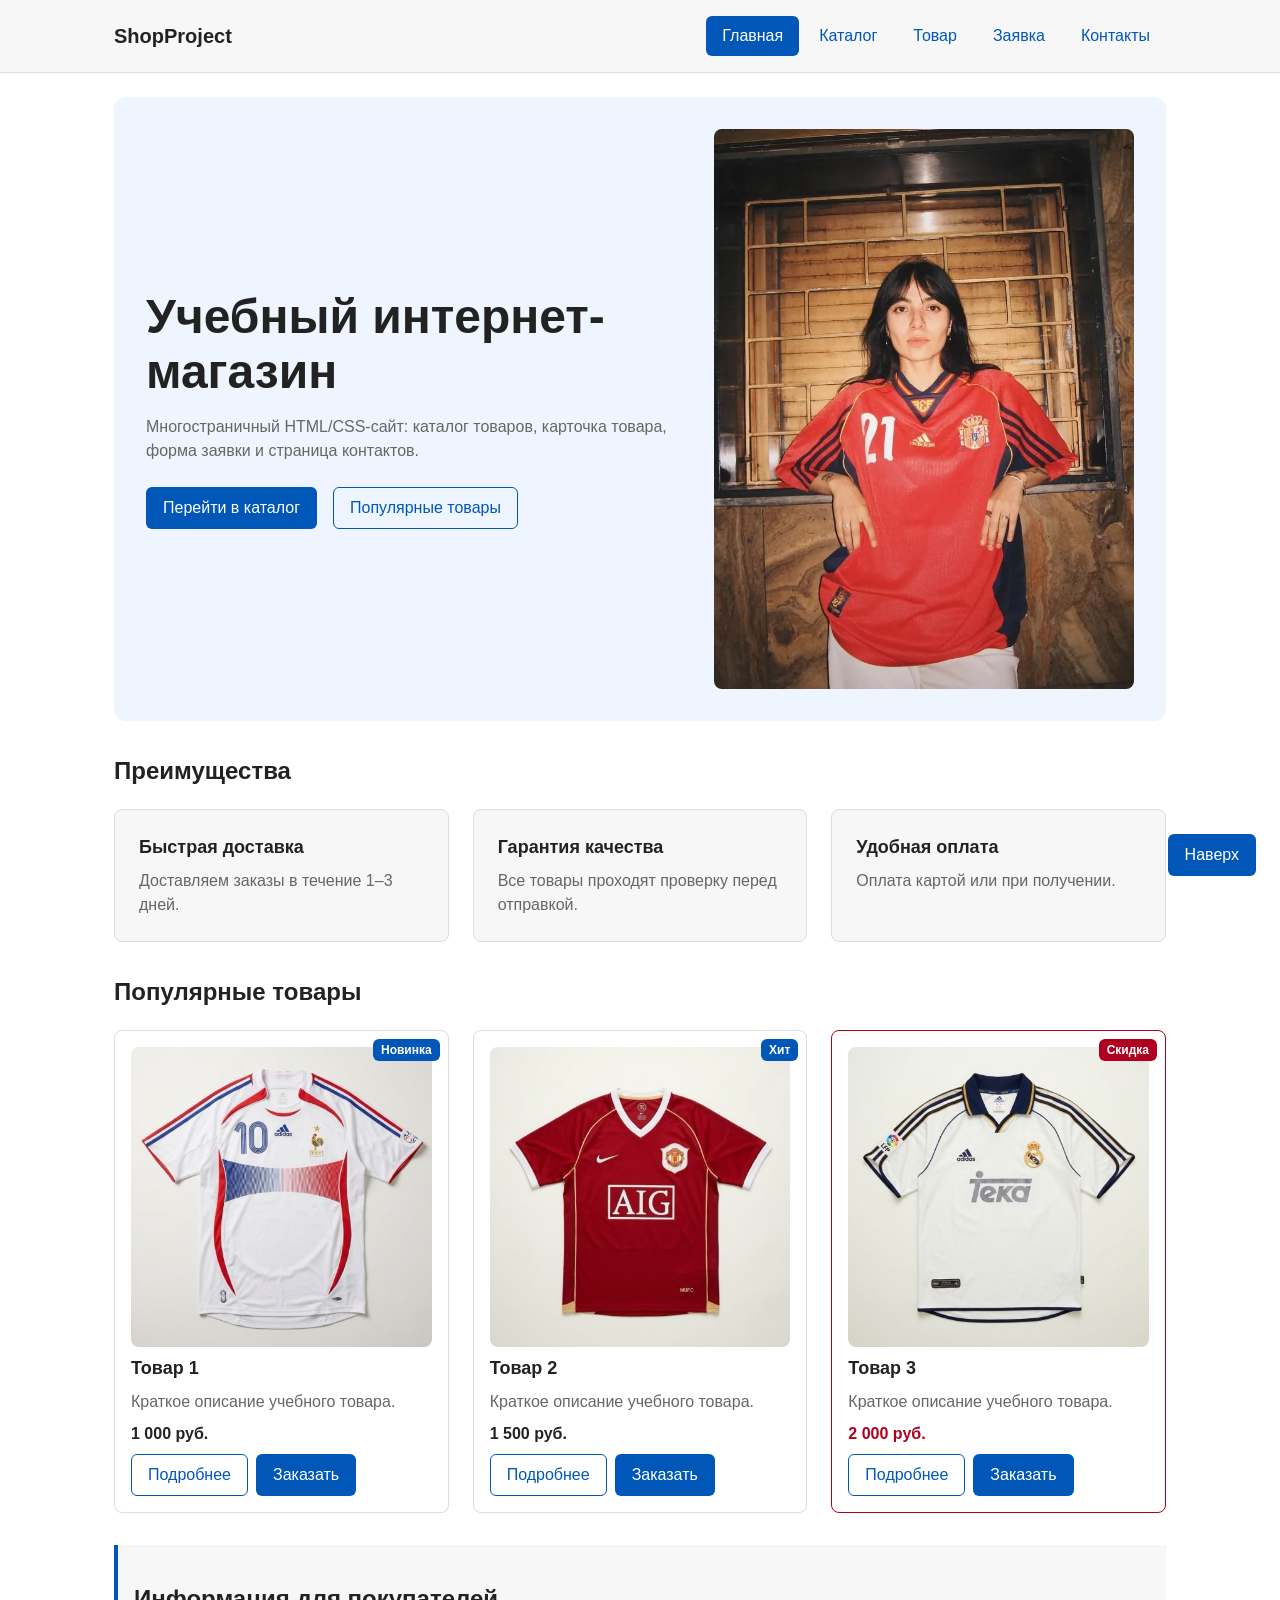
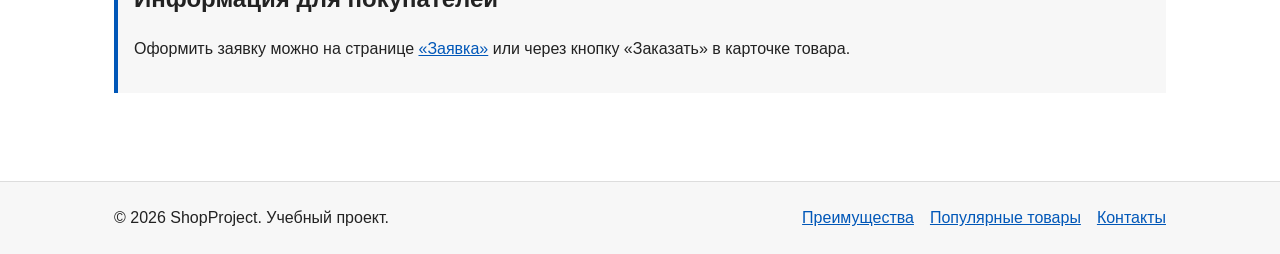
==== commit e7a3294a: "Add responsive images: srcset, picture and WebP" ====
--- a/index.html
+++ b/index.html
@@ -58,8 +58,20 @@
           <a class="button button--secondary" href="#popular">Популярные товары</a>
         </div>
       </div>
-      <img class="hero__image" src="images/product-placeholder.svg" alt="Витрина учебного интернет-магазина" width="400"
-        height="300">
+      <picture>
+        <source media="(min-width: 900px)" type="image/webp" srcset="images/hero/hero-1-desktop.webp" width="736" height="981">
+        <source media="(min-width: 900px)" srcset="images/hero/hero-1-desktop.jpg" width="736" height="981">
+        <source media="(min-width: 640px)" type="image/webp" srcset="images/hero/hero-1-tablet.webp" width="736" height="552">
+        <source media="(min-width: 640px)" srcset="images/hero/hero-1-tablet.jpg" width="736" height="552">
+        <source type="image/webp" srcset="images/hero/hero-1-mobile.webp" width="640" height="640">
+        <img
+          class="hero__image"
+          src="images/hero/hero-1-mobile.jpg"
+          alt="Девушка в красной футболке сборной Испании с номером 21"
+          width="640"
+          height="640"
+        >
+      </picture>
     </section>
 
     <section class="section" id="advantages">
@@ -87,8 +99,20 @@
       <div class="products-grid">
         <article class="product-card">
           <span class="product-card__badge">Новинка</span>
-          <img class="product-card__image" src="images/product-placeholder.svg" alt="Учебный товар 1" width="400"
-            height="300">
+          <img
+            class="product-card__image"
+            src="images/france-2006/france-2006-640.jpg"
+            srcset="images/france-2006/france-2006-480.jpg 480w,
+                    images/france-2006/france-2006-640.jpg 640w,
+                    images/france-2006/france-2006-960.jpg 960w"
+            sizes="(max-width: 639px) 100vw,
+                  (max-width: 1023px) 50vw,
+                  33vw"
+            alt="Футболка сборной Франции 2006 года"
+            width="640"
+            height="640"
+            loading="lazy"
+          >
           <h3 class="product-card__title">Товар 1</h3>
           <p class="product-card__description">Краткое описание учебного товара.</p>
           <p class="product-card__price">1 000 руб.</p>
@@ -102,8 +126,20 @@
 
         <article class="product-card">
           <span class="product-card__badge">Хит</span>
-          <img class="product-card__image" src="images/product-placeholder.svg" alt="Учебный товар 2" width="400"
-            height="300">
+          <img
+            class="product-card__image"
+            src="images/manunt/manunt-2007-640.jpg"
+            srcset="images/manunt/manunt-2007-480.jpg 480w,
+                    images/manunt/manunt-2007-640.jpg 640w,
+                    images/manunt/manunt-2007-960.jpg 960w"
+            sizes="(max-width: 639px) 100vw,
+                  (max-width: 1023px) 50vw,
+                  33vw"
+            alt="Футболка Манчестер Юнайтед 2007"
+            width="640"
+            height="640"
+            loading="lazy"
+          >
           <h3 class="product-card__title">Товар 2</h3>
           <p class="product-card__description">Краткое описание учебного товара.</p>
           <p class="product-card__price">1 500 руб.</p>
@@ -117,8 +153,20 @@
 
         <article class="product-card product-card--discount">
           <span class="product-card__badge">Скидка</span>
-          <img class="product-card__image" src="images/product-placeholder.svg" alt="Учебный товар 3" width="400"
-            height="300">
+          <img
+            class="product-card__image"
+            src="images/real-2000/real-2000-640.jpg"
+            srcset="images/real-2000/real-2000-480.jpg 480w,
+                    images/real-2000/real-2000-640.jpg 640w,
+                    images/real-2000/real-2000-960.jpg 960w"
+            sizes="(max-width: 639px) 100vw,
+                  (max-width: 1023px) 50vw,
+                  33vw"
+            alt="Футболка Реал Мадрид 2000"
+            width="640"
+            height="640"
+            loading="lazy"
+          >
           <h3 class="product-card__title">Товар 3</h3>
           <p class="product-card__description">Краткое описание учебного товара.</p>
           <p class="product-card__price">2 000 руб.</p>
--- a/css/style.css
+++ b/css/style.css
@@ -165,7 +165,6 @@
 
 .hero {
   display: grid;
-  grid-template-columns: 1fr 1fr;
   align-items: center;
   gap: var(--space-xl);
   margin-bottom: var(--space-xl);
@@ -207,7 +206,6 @@
 
 .advantages {
   display: grid;
-  grid-template-columns: repeat(3, 1fr);
   gap: var(--space-lg);
   margin: 0;
   padding: 0;
@@ -283,13 +281,6 @@
   background-color: var(--color-danger);
 }
 
-.product-card__image {
-  display: block;
-  width: 100%;
-  height: auto;
-  border-radius: var(--radius-sm);
-}
-
 .product-card__title {
   margin: 0;
   font-size: 18px;
@@ -372,8 +363,6 @@
 }
 
 .catalog-filters {
-  position: sticky;
-  top: 100px;
   padding: var(--space-md);
   border: 1px solid var(--color-border);
   border-radius: var(--radius-md);
--- a/css/responsive.css
+++ b/css/responsive.css
@@ -81,6 +81,99 @@
     transform: translateY(-7px) rotate(-45deg);
 }
 
+/* ===== Hero: мобильная версия ===== */
+.hero {
+    gap: 24px;
+    padding: 24px 16px;
+}
+
+.hero__title {
+    font-size: clamp(28px, 7vw, 48px);
+    line-height: 1.15;
+}
+
+.hero__actions {
+    flex-wrap: wrap;
+}
+
+.hero__image {
+    max-width: 420px;
+    margin-inline: auto;
+}
+
+.hero__title {
+    overflow-wrap: break-word;
+}
+
+/* ===== Сетки карточек: мобильная версия ===== */
+.products-grid,
+.advantages {
+    grid-template-columns: 1fr;
+    gap: 16px;
+}
+
+.product-card {
+    min-width: 0;
+}
+
+.product-card__image {
+    display: block;
+    width: 100%;
+    aspect-ratio: 1 / 1;
+    object-fit: cover;
+    border-radius: 8px;
+}
+
+.product__image {
+    aspect-ratio: 4 / 3;
+    object-fit: cover;
+}
+
+.product-card__title,
+.product-card__description {
+    overflow-wrap: anywhere;
+}
+
+.product-card__actions {
+    flex-wrap: wrap;
+}
+
+/* ===== Каталог: мобильная версия ===== */
+.catalog-layout {
+    gap: 16px;
+}
+
+.catalog-filters {
+    order: -1;
+}
+
+.catalog-filters__header {
+    display: flex;
+    justify-content: space-between;
+    align-items: center;
+    gap: 12px;
+}
+
+.catalog-filters__title {
+    margin: 0;
+}
+
+.filters-form {
+    display: none;
+    margin-top: 16px;
+}
+
+.filters-form.is-open {
+    display: grid;
+}
+
+@media (min-width: 640px) {
+    .products-grid,
+    .advantages {
+        grid-template-columns: repeat(2, minmax(0, 1fr));
+    }
+}
+
 @media (min-width: 768px) {
     main,
     .site-header__inner,
@@ -121,4 +214,49 @@
     .site-nav__list {
         display: flex;
     }
+}
+
+@media (min-width: 900px) {
+    .hero {
+        grid-template-columns: minmax(0, 1fr) minmax(280px, 420px);
+        gap: 32px;
+        padding: 32px;
+    }
+}
+
+@media (min-width: 1024px) {
+    .products-grid,
+    .advantages {
+        grid-template-columns: repeat(3, minmax(0, 1fr));
+        gap: 24px;
+    }
+
+    .catalog-products .products-grid {
+        grid-template-columns: repeat(2, minmax(0, 1fr));
+    }
+
+    .catalog-layout {
+        grid-template-columns: 280px minmax(0, 1fr);
+        gap: 24px;
+    }
+
+    .catalog-filters {
+        position: sticky;
+        top: 88px;
+        order: initial;
+    }
+
+    .catalog-filters__toggle {
+        display: none;
+    }
+
+    .filters-form {
+        display: grid;
+    }
+}
+
+@media (min-width: 1280px) {
+    .catalog-products .products-grid {
+        grid-template-columns: repeat(3, minmax(0, 1fr));
+    }
 }
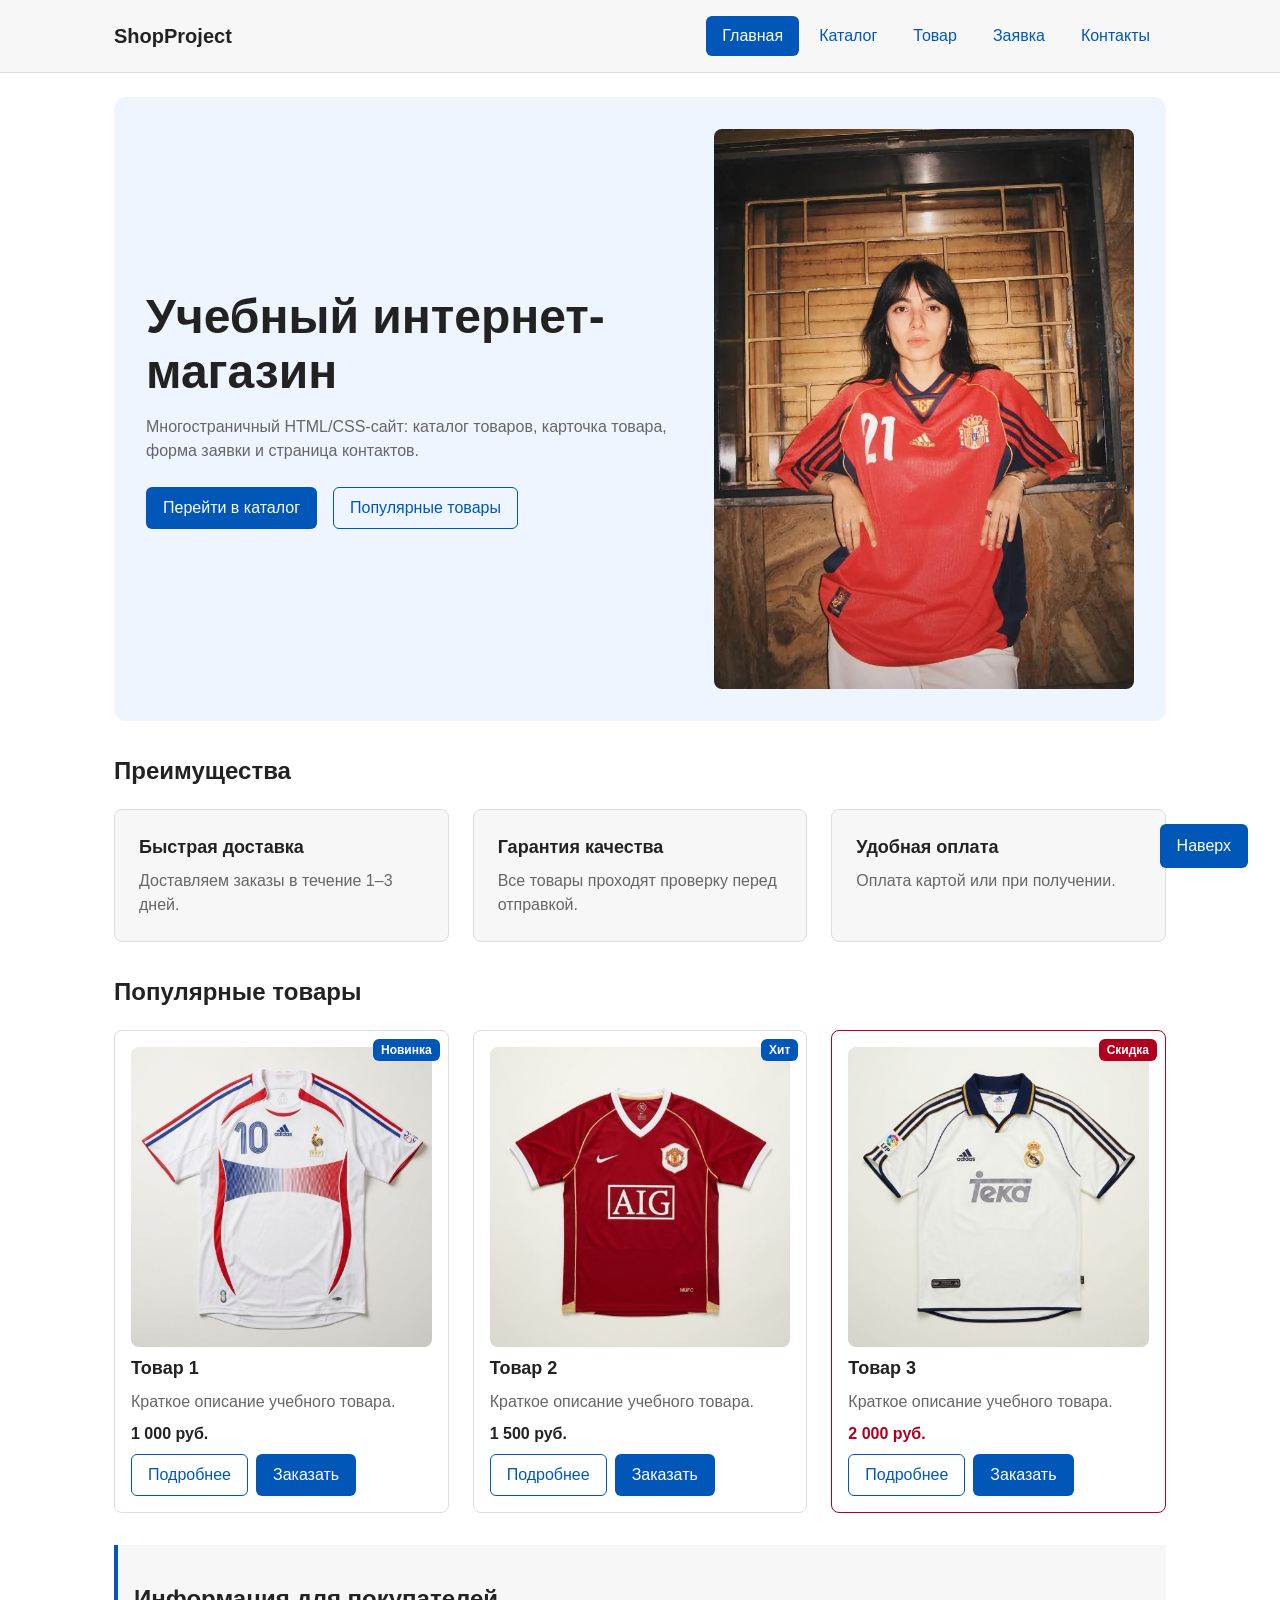
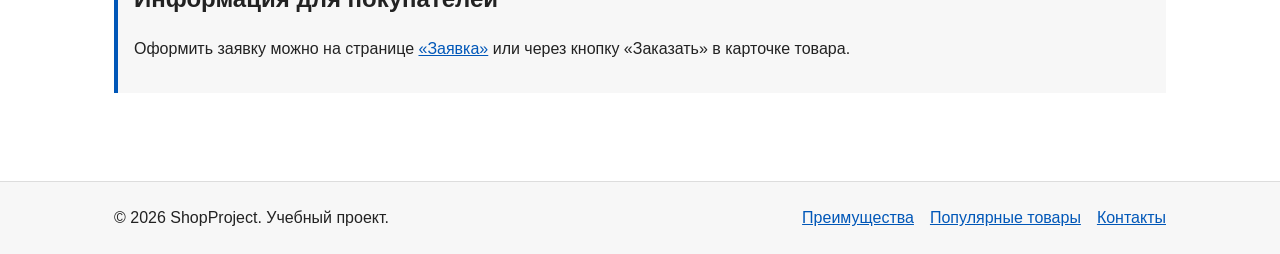
==== commit fa809f28: "Add Lighthouse accessibility reports" ====
--- a/index.html
+++ b/index.html
@@ -12,7 +12,9 @@
 </head>
 
 <body>
-  <header class="site-header">
+  <a class="skip-link" href="#main">Перейти к основному содержимому</a>
+
+  <header class="site-header" id="top">
     <div class="site-header__inner">
       <a class="site-header__logo" href="index.html">ShopProject</a>
 
@@ -26,7 +28,7 @@
       <nav class="site-nav" aria-label="Основная навигация">
         <ul class="site-nav__list" id="site-nav-list">
           <li class="site-nav__item">
-            <a class="site-nav__link site-nav__link--active" href="index.html">Главная</a>
+            <a class="site-nav__link site-nav__link--active" href="index.html" aria-current="page">Главная</a>
           </li>
           <li class="site-nav__item">
             <a class="site-nav__link" href="catalog.html">Каталог</a>
@@ -45,7 +47,7 @@
     </div>
   </header>
 
-  <main id="top">
+  <main id="main">
     <section class="hero">
       <div class="hero__content">
         <h1 class="hero__title">Учебный интернет-магазин</h1>
@@ -209,12 +211,12 @@
       <input type="hidden" id="dialog-product" name="product">
 
       <div class="order-form__field">
-        <label class="order-form__label" for="dialog-name">Имя</label>
+        <label class="order-form__label" for="dialog-name">Имя *</label>
         <input class="order-form__input" id="dialog-name" name="name" type="text" required>
       </div>
 
       <div class="order-form__field">
-        <label class="order-form__label" for="dialog-email">E-mail</label>
+        <label class="order-form__label" for="dialog-email">E-mail *</label>
         <input class="order-form__input" id="dialog-email" name="email" type="email" required>
       </div>
 
--- a/css/style.css
+++ b/css/style.css
@@ -128,7 +128,7 @@
 
 .site-nav__link:focus-visible {
   outline: 2px solid var(--color-primary);
-  outline-offset: 3px;
+  outline-offset: -2px;
 }
 
 .site-nav__link--active {
@@ -413,7 +413,6 @@
 
 .product {
   display: grid;
-  grid-template-columns: 1fr 1fr;
   gap: var(--space-xl);
   margin-bottom: var(--space-xl);
 }
@@ -477,7 +476,6 @@
 
 .order-form {
   display: grid;
-  grid-template-columns: 1fr 1fr;
   gap: var(--space-md);
   padding: var(--space-lg);
   border: 1px solid var(--color-border);
@@ -551,7 +549,6 @@
 
 .contacts {
   display: grid;
-  grid-template-columns: 1fr 1fr;
   gap: var(--space-xl);
   align-items: start;
 }
@@ -578,7 +575,6 @@
    =============================== */
 
 .order-dialog {
-  width: 560px;
   padding: var(--space-lg);
   border: none;
   border-radius: var(--radius-lg);
@@ -633,3 +629,23 @@
   bottom: var(--space-lg);
   z-index: 90;
 }
+
+/* ===============================
+   14. Доступность
+   =============================== */
+
+/*
+  Общий видимый фокус для всех интерактивных элементов.
+  :focus-visible показывает рамку при навигации с клавиатуры
+  и не показывает её при клике мышкой по кнопкам и ссылкам.
+  Отдельные правила выше (меню, кнопки, поля) специфичнее и работают как раньше.
+*/
+:focus-visible {
+  outline: 3px solid var(--color-primary);
+  outline-offset: 3px;
+}
+
+/* На синем фоне активного пункта меню синяя рамка не видна — делаем её белой. */
+.site-nav__link--active:focus-visible {
+  outline-color: var(--color-white);
+}
--- a/css/responsive.css
+++ b/css/responsive.css
@@ -167,6 +167,147 @@
     display: grid;
 }
 
+/* ===== Формы: мобильная версия ===== */
+.order-form {
+    padding: 16px;
+}
+
+.order-form__input,
+.order-form__select,
+.order-form__textarea,
+.filters-form__input {
+    min-height: 44px;
+    font-size: 16px;
+}
+
+.order-form__checkbox {
+    width: 20px;
+    height: 20px;
+    flex-shrink: 0;
+}
+
+.order-form__actions {
+    flex-wrap: wrap;
+}
+
+/* ===== Контакты: мобильная версия ===== */
+.contacts {
+    gap: 24px;
+}
+
+/* ===== Страница товара: мобильная версия ===== */
+.product {
+    gap: 24px;
+}
+
+.product__price {
+    font-size: 24px;
+}
+
+.product__actions {
+    flex-wrap: wrap;
+}
+
+/* ===== Таблица ===== */
+.table-wrapper {
+    width: 100%;
+    overflow-x: auto;
+    -webkit-overflow-scrolling: touch;
+}
+
+.product-table {
+    min-width: 480px;
+}
+
+.table-wrapper:focus-visible {
+    outline: 2px solid var(--color-primary);
+    outline-offset: 3px;
+}
+
+/* ===== Модальное окно ===== */
+.order-dialog {
+    width: min(100% - 32px, 560px);
+    max-height: calc(100vh - 32px);
+    overflow: auto;
+    padding: 16px;
+}
+
+/* ===== Кнопка «Наверх» ===== */
+.back-to-top {
+    right: 16px;
+    bottom: 16px;
+    min-height: 44px;
+    display: inline-flex;
+    align-items: center;
+}
+
+/* ===============================
+   14. Доступность
+   =============================== */
+
+.skip-link {
+  position: absolute;
+  top: -100px;
+  left: 16px;
+  z-index: 1000;
+  padding: 8px 12px;
+  color: var(--color-white);
+  background-color: var(--color-text);
+  border-radius: var(--radius-sm);
+  text-decoration: none;
+}
+
+.skip-link:focus,
+.skip-link:focus-visible {
+  top: 16px;
+}
+
+/* ===== Таблица: карточки на мобильном ===== */
+@media (max-width: 639px) {
+    .product-table {
+        min-width: 0;
+    }
+
+    .product-table thead {
+        position: absolute;
+        width: 1px;
+        height: 1px;
+        overflow: hidden;
+        clip: rect(0 0 0 0);
+        white-space: nowrap;
+    }
+
+    .product-table tbody,
+    .product-table tr,
+    .product-table th,
+    .product-table td {
+        display: block;
+    }
+
+    .product-table tr {
+        margin-bottom: 8px;
+        padding: 12px 16px;
+        border: 1px solid var(--color-border);
+        border-radius: 8px;
+    }
+
+    .product-table th,
+    .product-table td {
+        padding: 0;
+        border: none;
+    }
+
+    .product-table th {
+        font-size: 14px;
+        font-weight: 400;
+        color: var(--color-muted);
+    }
+
+    .product-table td {
+        font-weight: 700;
+    }
+}
+
 @media (min-width: 640px) {
     .products-grid,
     .advantages {
@@ -214,6 +355,38 @@
     .site-nav__list {
         display: flex;
     }
+
+    .order-form {
+        grid-template-columns: repeat(2, minmax(0, 1fr));
+        padding: 24px;
+    }
+
+    .contacts {
+        grid-template-columns: repeat(2, minmax(0, 1fr));
+        gap: 32px;
+    }
+
+    .product {
+        grid-template-columns: repeat(2, minmax(0, 1fr));
+        gap: 32px;
+    }
+
+    .product__price {
+        font-size: 28px;
+    }
+
+    .order-dialog {
+        padding: 24px;
+    }
+
+    .back-to-top {
+        right: 32px;
+        bottom: 32px;
+    }
+
+    [id] {
+        scroll-margin-top: 88px;
+    }
 }
 
 @media (min-width: 900px) {
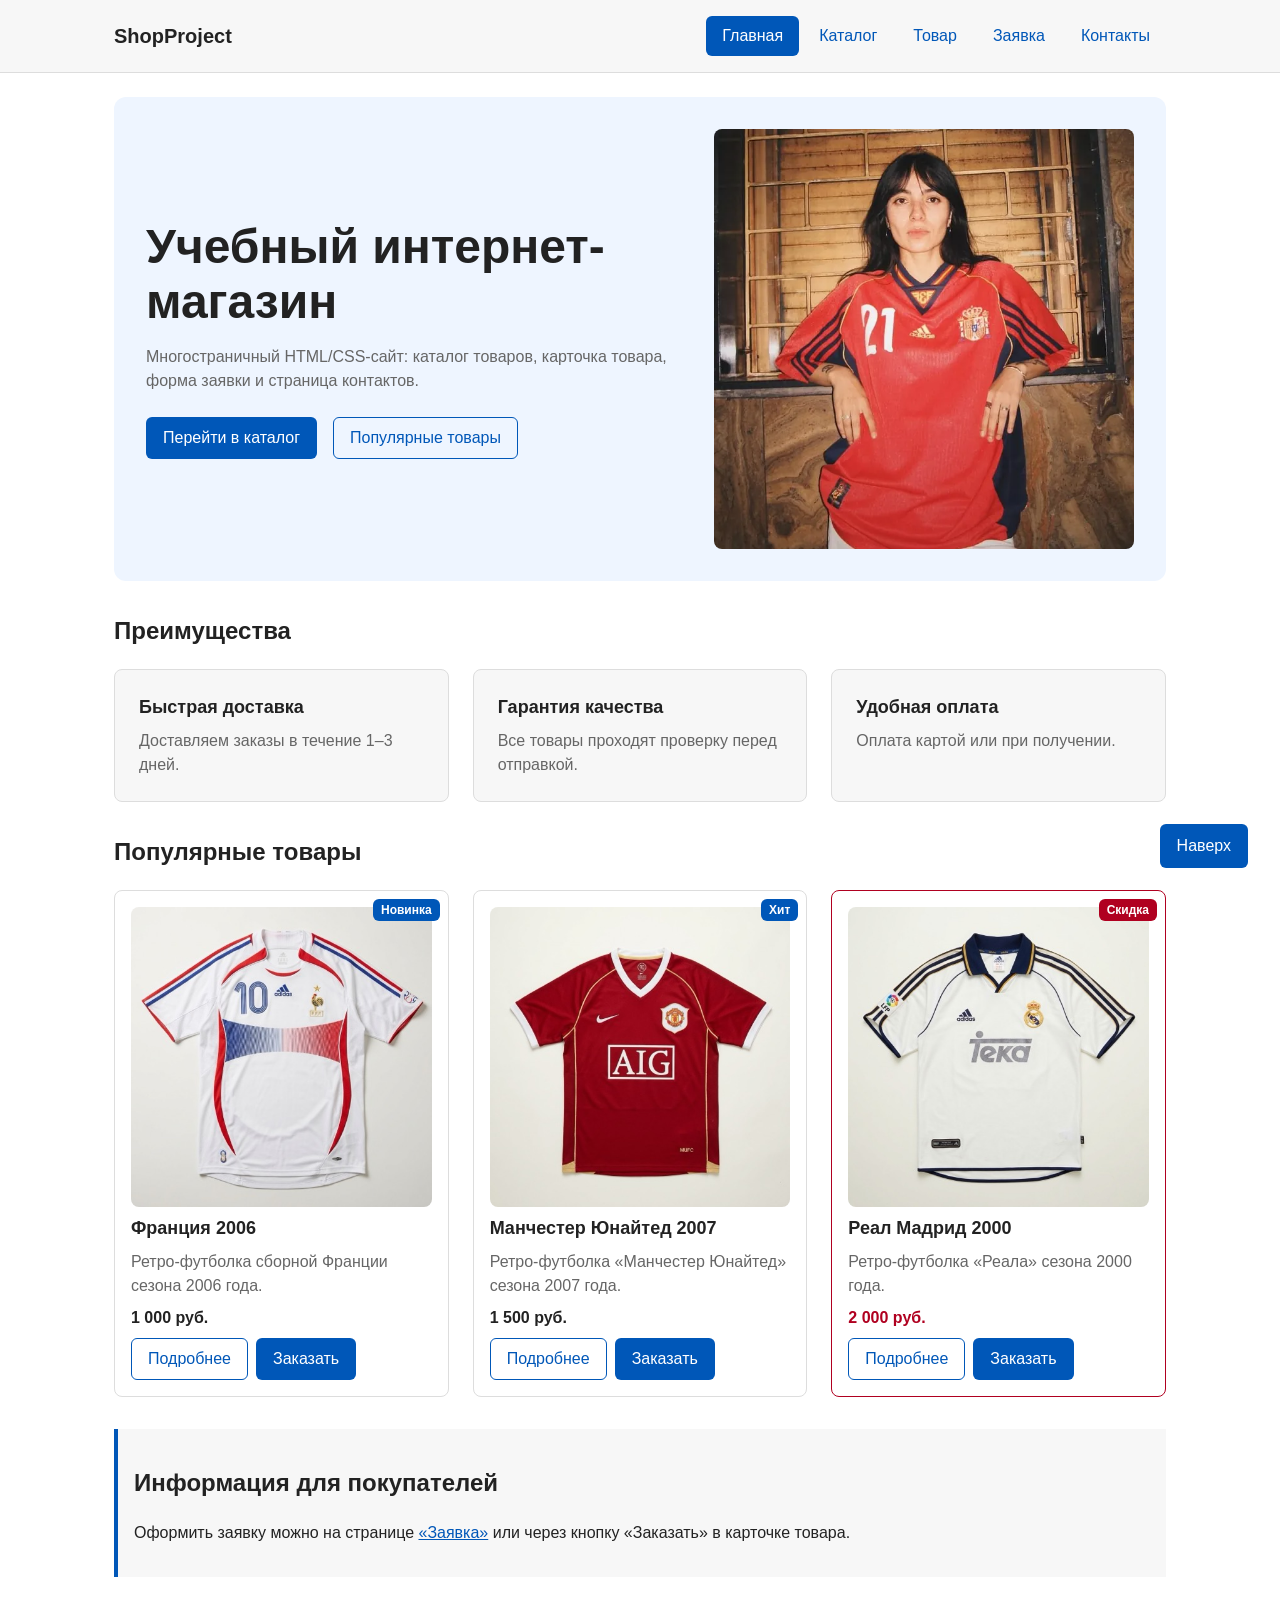
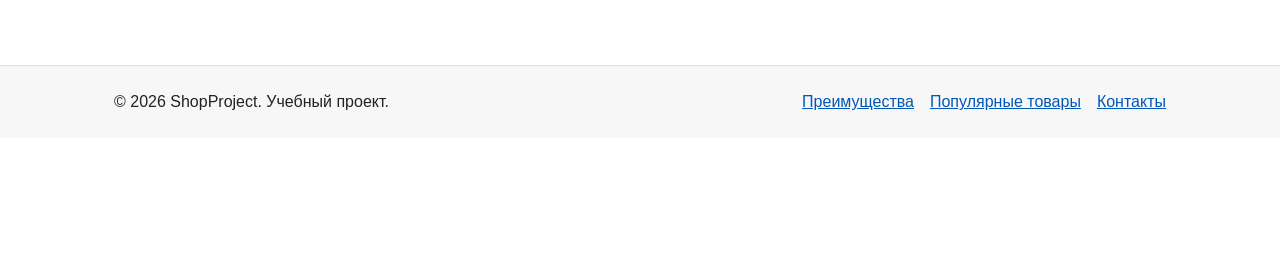
==== commit 5f074d3e: "Fix footer overflow, image attributes and product names" ====
--- a/index.html
+++ b/index.html
@@ -115,12 +115,12 @@
             height="640"
             loading="lazy"
           >
-          <h3 class="product-card__title">Товар 1</h3>
-          <p class="product-card__description">Краткое описание учебного товара.</p>
+          <h3 class="product-card__title">Франция 2006</h3>
+          <p class="product-card__description">Ретро-футболка сборной Франции сезона 2006 года.</p>
           <p class="product-card__price">1 000 руб.</p>
           <div class="product-card__actions">
             <a class="button button--secondary" href="product.html">Подробнее</a>
-            <button class="button button--primary product-card__button" type="button" data-product="Товар 1">
+            <button class="button button--primary product-card__button" type="button" data-product="Франция 2006">
               Заказать
             </button>
           </div>
@@ -142,12 +142,12 @@
             height="640"
             loading="lazy"
           >
-          <h3 class="product-card__title">Товар 2</h3>
-          <p class="product-card__description">Краткое описание учебного товара.</p>
+          <h3 class="product-card__title">Манчестер Юнайтед 2007</h3>
+          <p class="product-card__description">Ретро-футболка «Манчестер Юнайтед» сезона 2007 года.</p>
           <p class="product-card__price">1 500 руб.</p>
           <div class="product-card__actions">
             <a class="button button--secondary" href="product.html">Подробнее</a>
-            <button class="button button--primary product-card__button" type="button" data-product="Товар 2">
+            <button class="button button--primary product-card__button" type="button" data-product="Манчестер Юнайтед 2007">
               Заказать
             </button>
           </div>
@@ -169,12 +169,12 @@
             height="640"
             loading="lazy"
           >
-          <h3 class="product-card__title">Товар 3</h3>
-          <p class="product-card__description">Краткое описание учебного товара.</p>
+          <h3 class="product-card__title">Реал Мадрид 2000</h3>
+          <p class="product-card__description">Ретро-футболка «Реала» сезона 2000 года.</p>
           <p class="product-card__price">2 000 руб.</p>
           <div class="product-card__actions">
             <a class="button button--secondary" href="product.html">Подробнее</a>
-            <button class="button button--primary product-card__button" type="button" data-product="Товар 3">
+            <button class="button button--primary product-card__button" type="button" data-product="Реал Мадрид 2000">
               Заказать
             </button>
           </div>
--- a/css/responsive.css
+++ b/css/responsive.css
@@ -308,6 +308,18 @@
     }
 }
 
+/* ===== Подвал: мобильная версия ===== */
+.site-footer__inner {
+    flex-direction: column;
+    align-items: flex-start;
+    gap: 12px;
+}
+
+.site-footer__links {
+    flex-wrap: wrap;
+    gap: 8px 16px;
+}
+
 @media (min-width: 640px) {
     .products-grid,
     .advantages {
@@ -316,6 +328,11 @@
 }
 
 @media (min-width: 768px) {
+    .site-footer__inner {
+        flex-direction: row;
+        align-items: center;
+    }
+
     main,
     .site-header__inner,
     .site-footer__inner {
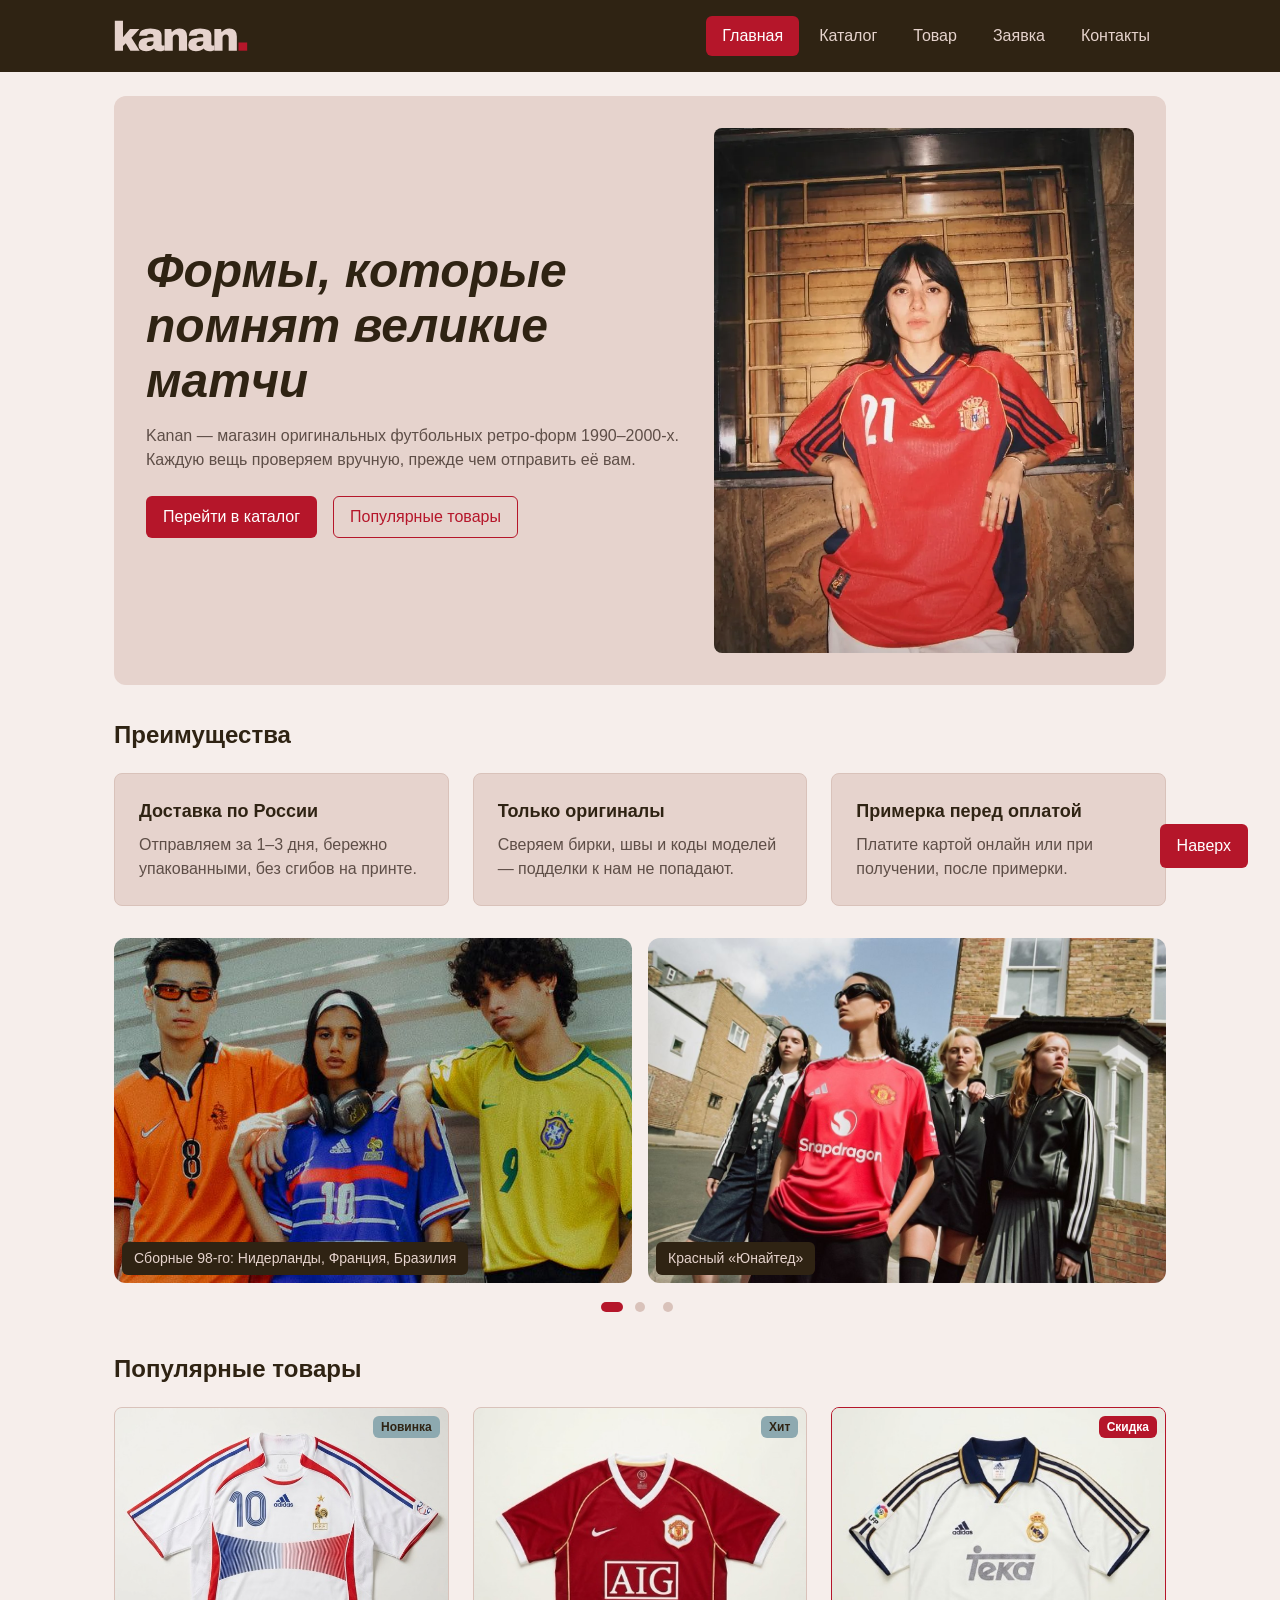
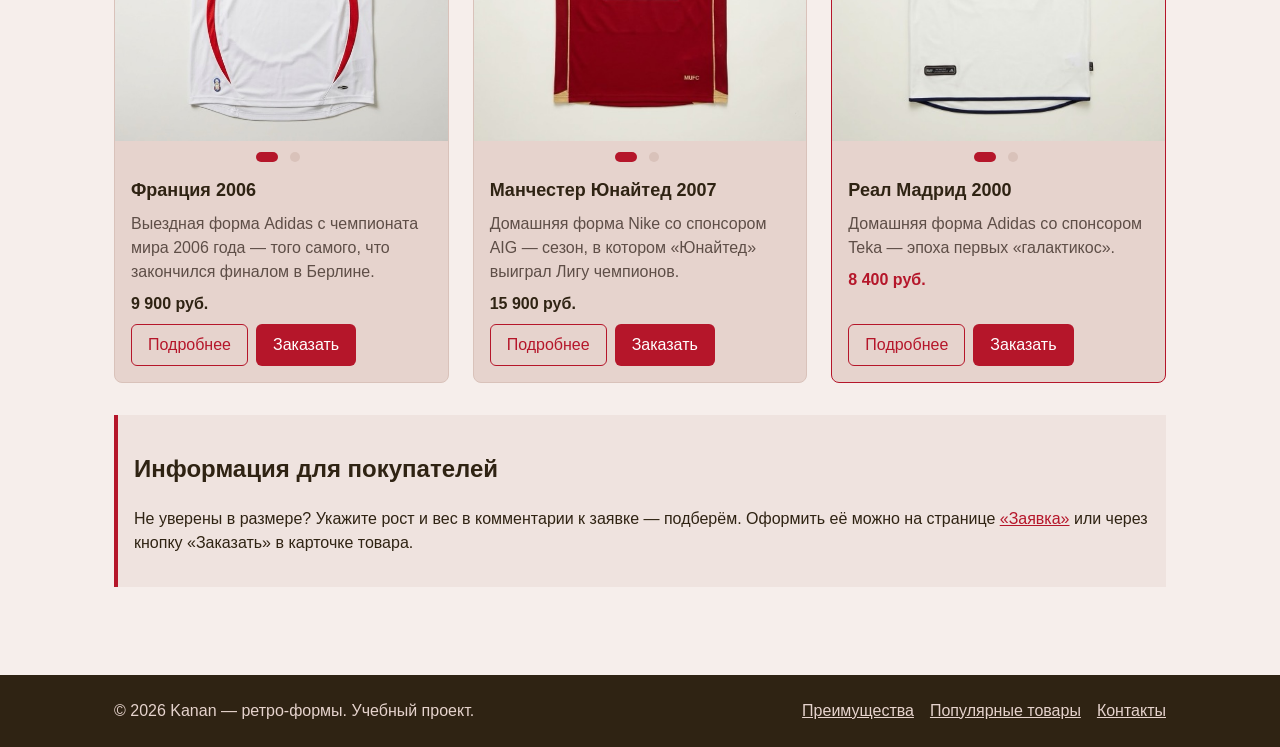
==== commit c54707fe: "Add Kanan branding: logo, palette, texts, carousel and card sliders" ====
--- a/index.html
+++ b/index.html
@@ -4,8 +4,8 @@
 <head>
   <meta charset="UTF-8">
   <meta name="viewport" content="width=device-width, initial-scale=1.0">
-  <title>Главная — ShopProject</title>
-  <meta name="description" content="Учебный интернет-магазин: главная страница, преимущества и популярные товары.">
+  <title>Главная — Kanan</title>
+  <meta name="description" content="Kanan — магазин оригинальных футбольных ретро-форм 1990–2000-х.">
   <link rel="stylesheet" href="css/style.css">
   <link rel="stylesheet" href="css/responsive.css">
   <script src="js/main.js" defer></script>
@@ -16,7 +16,9 @@
 
   <header class="site-header" id="top">
     <div class="site-header__inner">
-      <a class="site-header__logo" href="index.html">ShopProject</a>
+      <a class="site-header__logo" href="index.html">
+        <img src="images/logo-light.svg" alt="Kanan — на главную" width="134" height="32">
+      </a>
 
       <button class="nav-toggle" type="button" aria-expanded="false" aria-controls="site-nav-list"
         aria-label="Открыть меню">
@@ -50,10 +52,9 @@
   <main id="main">
     <section class="hero">
       <div class="hero__content">
-        <h1 class="hero__title">Учебный интернет-магазин</h1>
+        <h1 class="hero__title"><i>Формы, которые помнят великие матчи</i></h1>
         <p class="hero__text">
-          Многостраничный HTML/CSS-сайт: каталог товаров, карточка товара,
-          форма заявки и страница контактов.
+          Kanan — магазин оригинальных футбольных ретро-форм 1990–2000-х. Каждую вещь проверяем вручную, прежде чем отправить её вам.
         </p>
         <div class="hero__actions">
           <a class="button button--primary" href="catalog.html">Перейти в каталог</a>
@@ -81,18 +82,54 @@
 
       <ul class="advantages">
         <li class="advantages__item">
-          <h3 class="advantages__title">Быстрая доставка</h3>
-          <p class="advantages__text">Доставляем заказы в течение 1–3 дней.</p>
+          <h3 class="advantages__title">Доставка по России</h3>
+          <p class="advantages__text">Отправляем за 1–3 дня, бережно упакованными, без сгибов на принте.</p>
         </li>
         <li class="advantages__item">
-          <h3 class="advantages__title">Гарантия качества</h3>
-          <p class="advantages__text">Все товары проходят проверку перед отправкой.</p>
+          <h3 class="advantages__title">Только оригиналы</h3>
+          <p class="advantages__text">Сверяем бирки, швы и коды моделей — подделки к нам не попадают.</p>
         </li>
         <li class="advantages__item">
-          <h3 class="advantages__title">Удобная оплата</h3>
-          <p class="advantages__text">Оплата картой или при получении.</p>
+          <h3 class="advantages__title">Примерка перед оплатой</h3>
+          <p class="advantages__text">Платите картой онлайн или при получении, после примерки.</p>
         </li>
       </ul>
+    </section>
+
+    <section class="section lookbook" id="lookbook" aria-labelledby="lookbook-title" aria-roledescription="карусель">
+
+      <ul class="lookbook__track" tabindex="0" aria-label="Лукбук: листайте горизонтально">
+        <li class="lookbook__slide">
+          <figure class="lookbook__figure">
+            <img class="lookbook__image" src="images/slider/slide-1.jpg" width="750" height="424"
+              alt="Трое друзей в ретро-формах сборных Нидерландов, Франции и Бразилии" loading="lazy">
+            <figcaption class="lookbook__caption">Сборные 98-го: Нидерланды, Франция, Бразилия</figcaption>
+          </figure>
+        </li>
+        <li class="lookbook__slide">
+          <figure class="lookbook__figure">
+            <img class="lookbook__image" src="images/slider/slide-2.jpg" width="1080" height="716"
+              alt="Девушка в красной форме «Манчестер Юнайтед» среди друзей в чёрном" loading="lazy">
+            <figcaption class="lookbook__caption">Красный «Юнайтед»</figcaption>
+          </figure>
+        </li>
+        <li class="lookbook__slide">
+          <figure class="lookbook__figure">
+            <img class="lookbook__image" src="images/slider/slide-3.jpg" width="1152" height="768"
+              alt="Люди в синих и белых формах «Реала» в светлом зале с паркетом" loading="lazy">
+            <figcaption class="lookbook__caption">«Реал» в стиле old money</figcaption>
+          </figure>
+        </li>
+        <li class="lookbook__slide">
+          <figure class="lookbook__figure">
+            <img class="lookbook__image" src="images/slider/slide-4.jpg" width="768" height="507"
+              alt="Четверо парней в винтажных футбольных футболках на улице" loading="lazy">
+            <figcaption class="lookbook__caption">Ретро-формы на каждый день</figcaption>
+          </figure>
+        </li>
+      </ul>
+
+      <div class="lookbook__dots"></div>
     </section>
 
     <section class="section" id="popular">
@@ -101,23 +138,46 @@
       <div class="products-grid">
         <article class="product-card">
           <span class="product-card__badge">Новинка</span>
-          <img
-            class="product-card__image"
-            src="images/france-2006/france-2006-640.jpg"
-            srcset="images/france-2006/france-2006-480.jpg 480w,
-                    images/france-2006/france-2006-640.jpg 640w,
-                    images/france-2006/france-2006-960.jpg 960w"
-            sizes="(max-width: 639px) 100vw,
-                  (max-width: 1023px) 50vw,
-                  33vw"
-            alt="Футболка сборной Франции 2006 года"
-            width="640"
-            height="640"
-            loading="lazy"
-          >
+          <div class="card-slider">
+            <ul class="card-slider__track" tabindex="0" aria-label="Фото товара: листайте горизонтально">
+              <li class="card-slider__slide">
+                <img
+                  class="product-card__image"
+                  src="images/france-2006/france-2006-640.jpg"
+                  srcset="images/france-2006/france-2006-640.jpg 480w,
+                          images/france-2006/france-2006-640.jpg 640w,
+                          images/france-2006/france-2006-960.jpg 960w"
+                  sizes="(max-width: 639px) 100vw,
+                         (max-width: 1023px) 50vw,
+                         33vw"
+                  alt="Футболка сборной Франции 2006 года, вид спереди"
+                  width="640"
+                  height="640"
+                  loading="lazy"
+                >
+              </li>
+              <li class="card-slider__slide">
+                <img
+                  class="product-card__image"
+                  src="images/france-2006/france-2006-back-640.jpg"
+                  srcset="images/france-2006/france-2006-back-480.jpg 480w,
+                          images/france-2006/france-2006-back-640.jpg 640w,
+                          images/france-2006/france-2006-back-960.jpg 960w"
+                  sizes="(max-width: 639px) 100vw,
+                         (max-width: 1023px) 50vw,
+                         33vw"
+                  alt="Футболка сборной Франции 2006 года, вид сзади"
+                  width="640"
+                  height="640"
+                  loading="lazy"
+                >
+              </li>
+            </ul>
+            <div class="card-slider__dots"></div>
+          </div>
           <h3 class="product-card__title">Франция 2006</h3>
-          <p class="product-card__description">Ретро-футболка сборной Франции сезона 2006 года.</p>
-          <p class="product-card__price">1 000 руб.</p>
+          <p class="product-card__description">Выездная форма Adidas с чемпионата мира 2006 года — того самого, что закончился финалом в Берлине.</p>
+          <p class="product-card__price">9 900 руб.</p>
           <div class="product-card__actions">
             <a class="button button--secondary" href="product.html">Подробнее</a>
             <button class="button button--primary product-card__button" type="button" data-product="Франция 2006">
@@ -128,23 +188,46 @@
 
         <article class="product-card">
           <span class="product-card__badge">Хит</span>
-          <img
-            class="product-card__image"
-            src="images/manunt/manunt-2007-640.jpg"
-            srcset="images/manunt/manunt-2007-480.jpg 480w,
-                    images/manunt/manunt-2007-640.jpg 640w,
-                    images/manunt/manunt-2007-960.jpg 960w"
-            sizes="(max-width: 639px) 100vw,
-                  (max-width: 1023px) 50vw,
-                  33vw"
-            alt="Футболка Манчестер Юнайтед 2007"
-            width="640"
-            height="640"
-            loading="lazy"
-          >
+          <div class="card-slider">
+            <ul class="card-slider__track" tabindex="0" aria-label="Фото товара: листайте горизонтально">
+              <li class="card-slider__slide">
+                <img
+                  class="product-card__image"
+                  src="images/manunt/manunt-2007-640.jpg"
+                  srcset="images/manunt/manunt-2007-480.jpg 480w,
+                          images/manunt/manunt-2007-640.jpg 640w,
+                          images/manunt/manunt-2007-960.jpg 960w"
+                  sizes="(max-width: 639px) 100vw,
+                         (max-width: 1023px) 50vw,
+                         33vw"
+                  alt="Футболка Манчестер Юнайтед 2007, вид спереди"
+                  width="640"
+                  height="640"
+                  loading="lazy"
+                >
+              </li>
+              <li class="card-slider__slide">
+                <img
+                  class="product-card__image"
+                  src="images/manunt/manunt-2007-back-640.jpg"
+                  srcset="images/manunt/manunt-2007-back-480.jpg 480w,
+                          images/manunt/manunt-2007-back-640.jpg 640w,
+                          images/manunt/manunt-2007-back-960.jpg 960w"
+                  sizes="(max-width: 639px) 100vw,
+                         (max-width: 1023px) 50vw,
+                         33vw"
+                  alt="Футболка Манчестер Юнайтед 2007, вид сзади"
+                  width="640"
+                  height="640"
+                  loading="lazy"
+                >
+              </li>
+            </ul>
+            <div class="card-slider__dots"></div>
+          </div>
           <h3 class="product-card__title">Манчестер Юнайтед 2007</h3>
-          <p class="product-card__description">Ретро-футболка «Манчестер Юнайтед» сезона 2007 года.</p>
-          <p class="product-card__price">1 500 руб.</p>
+          <p class="product-card__description">Домашняя форма Nike со спонсором AIG — сезон, в котором «Юнайтед» выиграл Лигу чемпионов.</p>
+          <p class="product-card__price">15 900 руб.</p>
           <div class="product-card__actions">
             <a class="button button--secondary" href="product.html">Подробнее</a>
             <button class="button button--primary product-card__button" type="button" data-product="Манчестер Юнайтед 2007">
@@ -155,23 +238,46 @@
 
         <article class="product-card product-card--discount">
           <span class="product-card__badge">Скидка</span>
-          <img
-            class="product-card__image"
-            src="images/real-2000/real-2000-640.jpg"
-            srcset="images/real-2000/real-2000-480.jpg 480w,
-                    images/real-2000/real-2000-640.jpg 640w,
-                    images/real-2000/real-2000-960.jpg 960w"
-            sizes="(max-width: 639px) 100vw,
-                  (max-width: 1023px) 50vw,
-                  33vw"
-            alt="Футболка Реал Мадрид 2000"
-            width="640"
-            height="640"
-            loading="lazy"
-          >
+          <div class="card-slider">
+            <ul class="card-slider__track" tabindex="0" aria-label="Фото товара: листайте горизонтально">
+              <li class="card-slider__slide">
+                <img
+                  class="product-card__image"
+                  src="images/real-2000/real-2000-640.jpg"
+                  srcset="images/real-2000/real-2000-480.jpg 480w,
+                          images/real-2000/real-2000-640.jpg 640w,
+                          images/real-2000/real-2000-960.jpg 960w"
+                  sizes="(max-width: 639px) 100vw,
+                         (max-width: 1023px) 50vw,
+                         33vw"
+                  alt="Футболка Реал Мадрид 2000, вид спереди"
+                  width="640"
+                  height="640"
+                  loading="lazy"
+                >
+              </li>
+              <li class="card-slider__slide">
+                <img
+                  class="product-card__image"
+                  src="images/real-2000/real-2000-back-640.jpg"
+                  srcset="images/real-2000/real-2000-back-480.jpg 480w,
+                          images/real-2000/real-2000-back-640.jpg 640w,
+                          images/real-2000/real-2000-back-960.jpg 960w"
+                  sizes="(max-width: 639px) 100vw,
+                         (max-width: 1023px) 50vw,
+                         33vw"
+                  alt="Футболка Реал Мадрид 2000, вид сзади"
+                  width="640"
+                  height="640"
+                  loading="lazy"
+                >
+              </li>
+            </ul>
+            <div class="card-slider__dots"></div>
+          </div>
           <h3 class="product-card__title">Реал Мадрид 2000</h3>
-          <p class="product-card__description">Ретро-футболка «Реала» сезона 2000 года.</p>
-          <p class="product-card__price">2 000 руб.</p>
+          <p class="product-card__description">Домашняя форма Adidas со спонсором Teka — эпоха первых «галактикос».</p>
+          <p class="product-card__price">8 400 руб.</p>
           <div class="product-card__actions">
             <a class="button button--secondary" href="product.html">Подробнее</a>
             <button class="button button--primary product-card__button" type="button" data-product="Реал Мадрид 2000">
@@ -185,7 +291,7 @@
     <aside class="aside-info">
       <h2>Информация для покупателей</h2>
       <p>
-        Оформить заявку можно на странице <a href="order.html">«Заявка»</a>
+        Не уверены в размере? Укажите рост и вес в комментарии к заявке — подберём. Оформить её можно на странице <a href="order.html">«Заявка»</a>
         или через кнопку «Заказать» в карточке товара.
       </p>
     </aside>
@@ -193,7 +299,7 @@
 
   <footer class="site-footer" id="contacts">
     <div class="site-footer__inner">
-      <p class="site-footer__text">&copy; 2026 ShopProject. Учебный проект.</p>
+      <p class="site-footer__text">&copy; 2026 Kanan — ретро-формы. Учебный проект.</p>
       <nav class="site-footer__links" aria-label="Ссылки в подвале">
         <a href="index.html#advantages">Преимущества</a>
         <a href="index.html#popular">Популярные товары</a>
--- a/css/style.css
+++ b/css/style.css
@@ -3,17 +3,21 @@
    =============================== */
 
 :root {
-  /* Цвета */
-  --color-bg: #ffffff;
-  --color-text: #222222;
-  --color-muted: #666666;
-  --color-primary: #0057b8;
-  --color-primary-dark: #003f86;
-  --color-border: #dddddd;
-  --color-surface: #f7f7f7;
-  --color-surface-accent: #eef5ff;
-  --color-danger: #b00020;
-  --color-success: #168a2f;
+  /* Цвета: палитра Kanan */
+  --color-bg: #f6eeeb;              /* фон страницы */
+  --color-text: #2f2313;            /* основной текст, тёмный кофейный */
+  --color-muted: #5e4e47;           /* второстепенный текст */
+  --color-primary: #b5162a;         /* акцентный красный */
+  --color-primary-dark: #8e1020;    /* красный при наведении */
+  --color-border: #d9c2ba;
+  --color-surface: #efe3df;         /* фильтры, формы, строки таблицы */
+  --color-surface-accent: #e6d3cd;  /* hero */
+  --color-card: #e6d3cd;            /* карточки — цвет hero */
+  --color-accent: #8da9b0;          /* бейджи */
+  --color-dark: #2f2313;            /* шапка и подвал */
+  --color-on-dark: #e6d3cd;         /* текст на тёмном фоне */
+  --color-danger: #b5162a;
+  --color-success: #2e6b3a;
   --color-white: #ffffff;
 
   /* Отступы */
@@ -84,8 +88,7 @@
   position: sticky;
   top: 0;
   z-index: 100;
-  background-color: var(--color-surface);
-  border-bottom: 1px solid var(--color-border);
+  background-color: var(--color-dark);
 }
 
 .site-header__inner {
@@ -98,10 +101,14 @@
 }
 
 .site-header__logo {
-  font-size: 20px;
-  font-weight: 700;
-  color: var(--color-text);
-  text-decoration: none;
+  display: inline-flex;
+  align-items: center;
+}
+
+.site-header__logo img {
+  display: block;
+  height: 28px;
+  width: auto;
 }
 
 .site-nav__list {
@@ -116,7 +123,7 @@
 .site-nav__link {
   display: inline-block;
   padding: var(--space-sm) var(--space-md);
-  color: var(--color-primary);
+  color: var(--color-on-dark);
   text-decoration: none;
   border-radius: var(--radius-sm);
 }
@@ -127,7 +134,7 @@
 }
 
 .site-nav__link:focus-visible {
-  outline: 2px solid var(--color-primary);
+  outline: 2px solid var(--color-on-dark);
   outline-offset: -2px;
 }
 
@@ -216,7 +223,7 @@
   padding: var(--space-lg);
   border: 1px solid var(--color-border);
   border-radius: var(--radius-md);
-  background-color: var(--color-surface);
+  background-color: var(--color-card);
 }
 
 .advantages__title {
@@ -253,7 +260,7 @@
   padding: var(--space-md);
   border: 1px solid var(--color-border);
   border-radius: var(--radius-md);
-  background-color: var(--color-bg);
+  background-color: var(--color-card);
 }
 
 .product-card:hover {
@@ -272,12 +279,13 @@
   padding: 2px var(--space-sm);
   font-size: 12px;
   font-weight: 700;
+  color: var(--color-text);
+  background-color: var(--color-accent);
+  border-radius: var(--radius-sm);
+}
+
+.product-card--discount .product-card__badge {
   color: var(--color-white);
-  background-color: var(--color-primary);
-  border-radius: var(--radius-sm);
-}
-
-.product-card--discount .product-card__badge {
   background-color: var(--color-danger);
 }
 
@@ -578,10 +586,12 @@
   padding: var(--space-lg);
   border: none;
   border-radius: var(--radius-lg);
+  color: var(--color-text);
+  background-color: var(--color-bg);
 }
 
 .order-dialog::backdrop {
-  background-color: rgba(0, 0, 0, 0.5);
+  background-color: rgba(47, 35, 19, 0.6);
 }
 
 .order-dialog__title {
@@ -601,8 +611,16 @@
 
 .site-footer {
   margin-top: var(--space-xl);
-  background-color: var(--color-surface);
-  border-top: 1px solid var(--color-border);
+  color: var(--color-on-dark);
+  background-color: var(--color-dark);
+}
+
+.site-footer a {
+  color: var(--color-on-dark);
+}
+
+.site-footer a:hover {
+  color: var(--color-white);
 }
 
 .site-footer__inner {
@@ -645,7 +663,158 @@
   outline-offset: 3px;
 }
 
-/* На синем фоне активного пункта меню синяя рамка не видна — делаем её белой. */
-.site-nav__link--active:focus-visible {
-  outline-color: var(--color-white);
-}
+/* На тёмных шапке и подвале красная рамка почти не видна (контраст 2.3) — делаем её светлой. */
+.site-header :focus-visible,
+.site-footer :focus-visible {
+  outline-color: var(--color-on-dark);
+}
+
+/* ===============================
+   15. Слайдер «Как это носят»
+   =============================== */
+
+/* Точки слайдеров (общие для лукбука и карточек): кнопка 24×24, видимый кружок — через ::before */
+.lookbook__dots {
+  display: flex;
+  justify-content: center;
+  gap: var(--space-xs);
+  margin-top: 12px;
+}
+
+.slider-dot {
+  display: grid;
+  place-items: center;
+  width: 24px;
+  height: 24px;
+  padding: 0;
+  border: none;
+  background: none;
+  cursor: pointer;
+}
+
+.slider-dot::before {
+  content: "";
+  width: 10px;
+  height: 10px;
+  border-radius: 5px;
+  background-color: var(--color-border);
+  transition: width 0.2s, background-color 0.2s;
+}
+
+.slider-dot:hover::before {
+  background-color: var(--color-muted);
+}
+
+.slider-dot[aria-current="true"]::before {
+  width: 22px;
+  background-color: var(--color-primary);
+}
+
+/* Лента слайдов: горизонтальная прокрутка + «примагничивание» к слайду */
+.lookbook__track {
+  display: flex;
+  gap: var(--space-md);
+  margin: 0;
+  padding: 0;
+  list-style: none;
+  overflow-x: auto;
+  scroll-snap-type: x mandatory;
+  scroll-behavior: smooth;
+  scrollbar-width: none;
+}
+
+.lookbook__track::-webkit-scrollbar {
+  display: none;
+}
+
+.lookbook__slide {
+  flex: 0 0 100%;
+  min-width: 0;
+  scroll-snap-align: start;
+}
+
+.lookbook__figure {
+  position: relative;
+  margin: 0;
+}
+
+.lookbook__image {
+  display: block;
+  width: 100%;
+  height: auto;
+  aspect-ratio: 16 / 7;
+  object-fit: cover;
+  border-radius: var(--radius-lg);
+}
+
+.lookbook__caption {
+  position: absolute;
+  left: var(--space-sm);
+  bottom: var(--space-sm);
+  max-width: calc(100% - 16px);
+  padding: 6px 12px;
+  font-size: 14px;
+  color: var(--color-on-dark);
+  background-color: var(--color-dark);
+  border-radius: var(--radius-sm);
+}
+
+@media (prefers-reduced-motion: reduce) {
+  .lookbook__track {
+    scroll-behavior: auto;
+  }
+
+  .slider-dot::before {
+    transition: none;
+  }
+}
+
+/* ===============================
+   16. Слайдер фото в карточке товара
+   =============================== */
+
+/* Фото «во всю ширину» карточки: отрицательные отступы съедают padding карточки */
+.card-slider {
+  min-width: 0;
+  margin: calc(var(--space-md) * -1) calc(var(--space-md) * -1) 0;
+}
+
+.card-slider__track {
+  display: flex;
+  margin: 0;
+  padding: 0;
+  list-style: none;
+  overflow-x: auto;
+  scroll-snap-type: x mandatory;
+  scroll-behavior: smooth;
+  scrollbar-width: none;
+  /* скругляем только верх, по радиусу карточки (минус 1px рамки) */
+  border-radius: calc(var(--radius-md) - 1px) calc(var(--radius-md) - 1px) 0 0;
+}
+
+.card-slider .product-card__image {
+  border-radius: 0;
+}
+
+.card-slider__track::-webkit-scrollbar {
+  display: none;
+}
+
+.card-slider__slide {
+  flex: 0 0 100%;
+  min-width: 0;
+  scroll-snap-align: start;
+}
+
+.card-slider__dots {
+  display: flex;
+  justify-content: center;
+  gap: var(--space-xs);
+  margin-top: var(--space-xs);
+}
+
+@media (prefers-reduced-motion: reduce) {
+  .card-slider__track {
+    scroll-behavior: auto;
+  }
+}
--- a/css/responsive.css
+++ b/css/responsive.css
@@ -50,7 +50,7 @@
     width: 44px;
     height: 44px;
     padding: 10px;
-    border: 1px solid var(--color-border);
+    border: 1px solid var(--color-on-dark);
     border-radius: var(--radius-sm);
     background-color: transparent;
     cursor: pointer;
@@ -59,13 +59,13 @@
 .nav-toggle__line {
     display: block;
     height: 2px;
-    background-color: var(--color-text);
+    background-color: var(--color-on-dark);
     border-radius: 2px;
     transition: transform 0.2s;
 }
 
 .nav-toggle:focus-visible {
-    outline: 2px solid var(--color-primary);
+    outline: 2px solid var(--color-on-dark);
     outline-offset: 3px;
 }
 
@@ -98,6 +98,8 @@
 
 .hero__image {
     max-width: 420px;
+    aspect-ratio: 4 / 5;
+    object-fit: cover;
     margin-inline: auto;
 }
 
@@ -252,7 +254,7 @@
   z-index: 1000;
   padding: 8px 12px;
   color: var(--color-white);
-  background-color: var(--color-text);
+  background-color: var(--color-primary);
   border-radius: var(--radius-sm);
   text-decoration: none;
 }
@@ -415,6 +417,19 @@
 }
 
 @media (min-width: 1024px) {
+    /* Слайдер: на десктопе видно два слайда сразу */
+    .lookbook__slide {
+        flex-basis: calc(50% - 8px);
+    }
+
+    .lookbook__image {
+        aspect-ratio: 3 / 2;
+    }
+
+    .site-header__logo img {
+        height: 32px;
+    }
+
     .products-grid,
     .advantages {
         grid-template-columns: repeat(3, minmax(0, 1fr));
@@ -444,9 +459,3 @@
         display: grid;
     }
 }
-
-@media (min-width: 1280px) {
-    .catalog-products .products-grid {
-        grid-template-columns: repeat(3, minmax(0, 1fr));
-    }
-}
